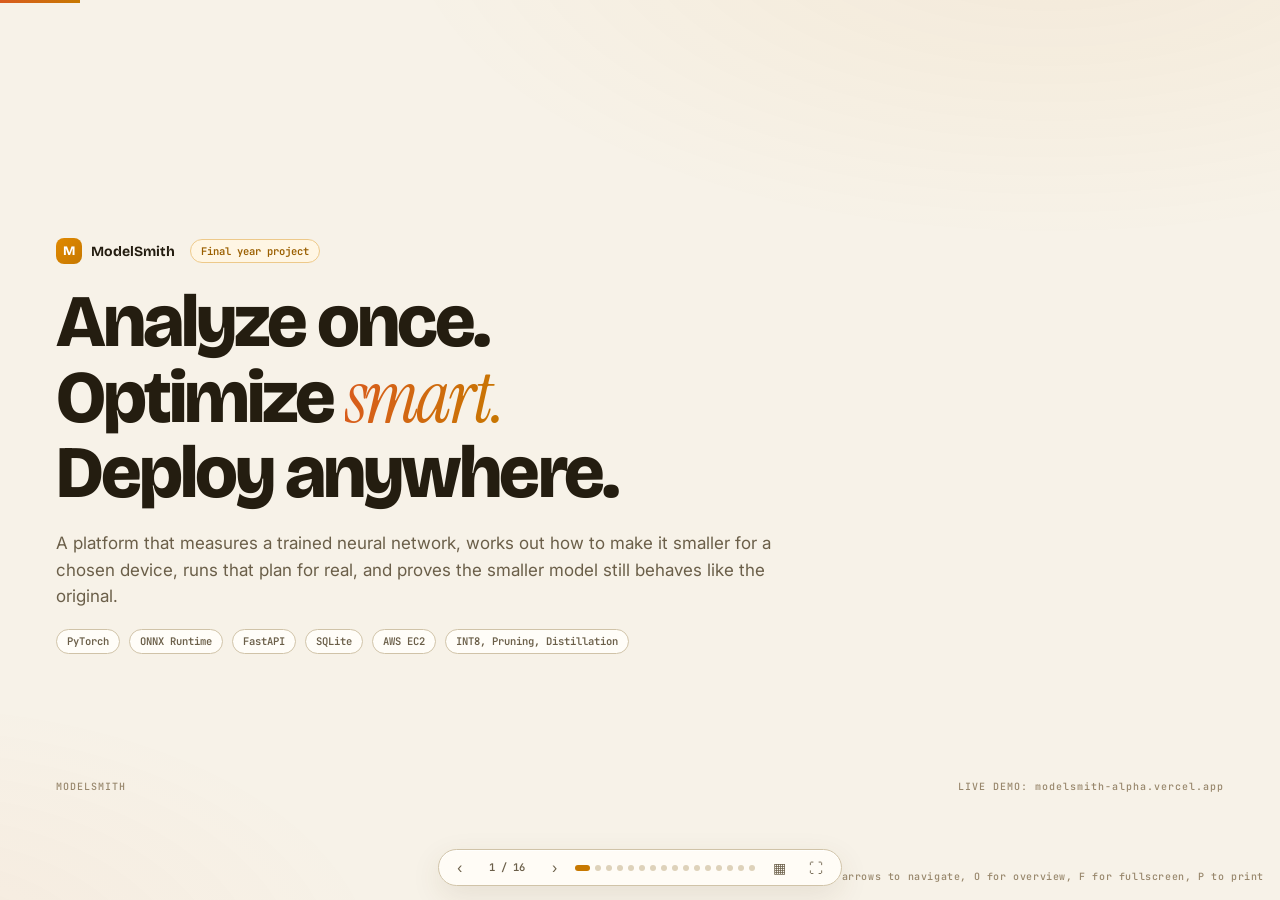
==== index.html @ d11e5a15 "Add ModelSmith presentation deck" ====
<!DOCTYPE html>
<html lang="en">
<head>
<meta charset="utf-8" />
<meta name="viewport" content="width=device-width, initial-scale=1" />
<title>ModelSmith - Analyze once. Optimize smart. Deploy anywhere.</title>
<link rel="preconnect" href="https://fonts.googleapis.com">
<link rel="preconnect" href="https://fonts.gstatic.com" crossorigin>
<link href="https://fonts.googleapis.com/css2?family=Bricolage+Grotesque:opsz,wght@12..96,400..800&family=Instrument+Serif:ital@0;1&family=Inter:wght@400;500;600;700&family=JetBrains+Mono:wght@400;500;600&display=swap" rel="stylesheet">
<style>
  :root{
    --bg:#f7f2e8; --bg2:#efe8da; --paper:#fffdf8; --paper2:#f5efe3; --paper3:#ece4d3;
    --line:#e2d8c4; --line2:#d0c3a8; --line3:#b3a37f;
    --ink:#241d10; --ink2:#4a4133; --dim:#6b5f49; --faint:#98876c;
    --accent:#c77800; --accent2:#e08900; --ember:#d95b1e;
    --good:#1a7f4b; --bad:#c03434; --warn:#9a7a1a;
    --dark:#161209; --dark2:#1d1710;
    --sans:"Inter",-apple-system,BlinkMacSystemFont,"Segoe UI",sans-serif;
    --disp:"Bricolage Grotesque","Space Grotesk",var(--sans);
    --serif:"Instrument Serif",Georgia,serif;
    --mono:"JetBrains Mono",ui-monospace,Menlo,monospace;
    --ease:cubic-bezier(.16,1,.3,1);
    --shadow:0 1px 0 rgba(255,255,255,.7) inset, 0 10px 30px rgba(90,70,30,.10);
    --shadow-lg:0 1px 0 rgba(255,255,255,.8) inset, 0 20px 60px rgba(90,70,30,.16);
  }
  *{box-sizing:border-box;margin:0;padding:0}
  html,body{height:100%;overflow:hidden;background:var(--bg);color:var(--ink);
    font-family:var(--sans);-webkit-font-smoothing:antialiased}
  body::before{content:'';position:fixed;inset:0;pointer-events:none;z-index:0;
    background:
      radial-gradient(1200px 600px at 82% -10%, rgba(199,120,0,.07), transparent 55%),
      radial-gradient(900px 500px at -8% 108%, rgba(217,91,30,.05), transparent 55%);}
  #deck{position:fixed;inset:0;display:grid;place-items:center;z-index:1}
  #stage{width:1280px;height:720px;position:relative;transform-origin:center center}
  .slide{position:absolute;inset:0;padding:44px 56px 52px;display:flex;flex-direction:column;
    opacity:0;visibility:hidden;transition:opacity .3s ease,transform .3s ease;transform:translateY(8px)}
  .slide.active{opacity:1;visibility:visible;transform:none}

  /* frame */
  .hd{display:flex;align-items:flex-start;justify-content:space-between;gap:24px;margin-bottom:22px;flex:0 0 auto}
  .kicker{font:600 10.5px/1 var(--mono);letter-spacing:.2em;text-transform:uppercase;color:var(--accent);margin-bottom:9px}
  h1{font-family:var(--disp);font-size:34px;line-height:1.14;font-weight:700;letter-spacing:-.02em;color:var(--ink)}
  h1 em{font-family:var(--serif);font-style:italic;font-weight:400;color:var(--ember)}
  .snum{font:600 10.5px/1 var(--mono);color:var(--faint);letter-spacing:.16em;white-space:nowrap;padding-top:4px}
  .brand{display:flex;align-items:center;gap:9px;font-family:var(--disp);font-weight:700;font-size:14px;color:var(--ink)}
  .brand .mk{width:26px;height:26px;border-radius:8px;background:linear-gradient(135deg,var(--accent2),var(--accent));
    display:grid;place-items:center;color:#fff;font-size:13px;font-weight:800}
  .foot{position:absolute;left:56px;right:56px;bottom:18px;display:flex;justify-content:space-between;
    font:500 10px/1 var(--mono);color:var(--faint);letter-spacing:.1em}

  /* content blocks */
  .lead{font-size:15px;line-height:1.6;color:var(--dim);max-width:960px}
  .grid{display:grid;gap:14px}
  .g2{grid-template-columns:1fr 1fr}
  .g3{grid-template-columns:repeat(3,1fr)}
  .g4{grid-template-columns:repeat(4,1fr)}
  .card{background:var(--paper);border:1px solid var(--line);border-radius:16px;padding:16px 17px;box-shadow:var(--shadow)}
  .card.warm{background:linear-gradient(180deg,#fff8ea,#fffdf8);border-color:#f0dcb4}
  .card.dark{background:linear-gradient(180deg,var(--dark2),var(--dark));border-color:#3a3119;color:#f4efe3}
  .card.dark .ct{color:#f8e9c8}
  .card h3{font-family:var(--disp);font-size:15px;font-weight:700;letter-spacing:-.01em;margin-bottom:7px;display:flex;align-items:center;gap:8px;color:var(--ink)}
  .card.dark h3{color:#ffe6b0}
  .card p{font-size:12.5px;line-height:1.55;color:var(--dim)}
  .card.dark p{color:#c8bda4}
  .ct{font-family:var(--disp);font-weight:700;font-size:15px;color:var(--ink)}
  .num{font-family:var(--disp);font-size:27px;font-weight:750;letter-spacing:-.03em;line-height:1;color:var(--ink)}
  .num small{font-family:var(--sans);font-size:12px;font-weight:500;color:var(--faint);letter-spacing:0}
  .mono{font-family:var(--mono);font-size:11px;color:var(--accent)}
  .muted{color:var(--dim)}
  .good{color:var(--good)}.bad{color:var(--bad)}
  ul.ticks{list-style:none;display:flex;flex-direction:column;gap:8px}
  ul.ticks li{font-size:12.5px;line-height:1.5;color:var(--dim);padding-left:17px;position:relative}
  ul.ticks li:before{content:'';position:absolute;left:2px;top:6px;width:5px;height:5px;border-radius:50%;background:var(--accent)}
  ul.ticks li b{color:var(--ink);font-weight:600}
  .pill{display:inline-flex;align-items:center;font:600 10.5px/1 var(--mono);padding:6px 10px;border-radius:999px;
    border:1px solid var(--line2);background:var(--paper);color:var(--dim)}
  .pill.hot{border-color:#edc98a;background:#fff6e4;color:#9a5f00}
  .row{display:flex;gap:9px;flex-wrap:wrap;align-items:center}
  .note{font-size:11.5px;color:var(--faint);font-family:var(--mono)}

  table.tbl{width:100%;border-collapse:collapse;font-size:12px}
  table.tbl th{text-align:left;font:600 9.5px/1 var(--mono);letter-spacing:.14em;text-transform:uppercase;
    color:var(--faint);padding:8px 10px;border-bottom:1px solid var(--line2)}
  table.tbl td{padding:7px 10px;border-bottom:1px solid var(--line);color:var(--dim);vertical-align:top}
  table.tbl td b{color:var(--ink);font-weight:600}
  table.tbl td.n{font-family:var(--mono);color:#9a5f00;white-space:nowrap}
  table.tbl tr:last-child td{border-bottom:none}
  table.tbl tr.hi td{background:#fdf6e6}

  pre.code{background:var(--dark);border-radius:12px;padding:13px 15px;font:11.5px/1.62 var(--mono);
    color:#e6dcc6;overflow:hidden}
  pre.code .k{color:#ffc95e}pre.code .s{color:#8fd9a8}pre.code .c{color:#7d7360}

  .bar{height:9px;border-radius:6px;background:var(--paper3);overflow:hidden;margin-top:8px}
  .bar>i{display:block;height:100%;border-radius:6px;background:linear-gradient(90deg,var(--accent2),var(--accent));width:0;
    transition:width .8s var(--ease)}
  .bar.g>i{background:linear-gradient(90deg,#3fbf74,var(--good))}
  .bar.v>i{background:linear-gradient(90deg,#a08cf5,#7c6cf0)}

  /* title slide */
  .ttl{display:flex;flex-direction:column;justify-content:center;height:100%;gap:20px}
  .ttl h2{font-family:var(--disp);font-size:74px;line-height:1.02;font-weight:800;letter-spacing:-.04em}
  .ttl h2 em{font-family:var(--serif);font-style:italic;font-weight:400;
    background:linear-gradient(100deg,var(--ember),var(--accent));-webkit-background-clip:text;background-clip:text;color:transparent}
  .ttl p{font-size:17px;line-height:1.55;color:var(--dim);max-width:720px}

  /* hud */
  #hud{position:fixed;left:50%;bottom:14px;transform:translateX(-50%);z-index:40;display:flex;align-items:center;gap:13px;
    background:rgba(255,253,248,.9);border:1px solid var(--line2);backdrop-filter:blur(12px);border-radius:999px;padding:7px 13px;
    box-shadow:var(--shadow)}
  #hud button{background:none;border:0;color:var(--dim);cursor:pointer;font-size:14px;padding:2px 5px;border-radius:7px;font-family:var(--sans)}
  #hud button:hover{color:var(--accent);background:var(--paper2)}
  #counter{font:600 10.5px/1 var(--mono);color:var(--dim);min-width:54px;text-align:center}
  #dots{display:flex;gap:5px}
  #dots i{width:6px;height:6px;border-radius:50%;background:#ded2ba;cursor:pointer;transition:all .2s}
  #dots i.on{background:var(--accent);width:15px;border-radius:4px}
  #prog{position:fixed;left:0;top:0;height:3px;background:linear-gradient(90deg,var(--ember),var(--accent));z-index:50;transition:width .3s var(--ease)}
  .hint{position:fixed;right:16px;bottom:18px;z-index:40;font:500 10px/1 var(--mono);color:var(--faint);letter-spacing:.06em}
  #ov{position:fixed;inset:0;z-index:60;background:rgba(247,242,232,.97);display:none;padding:30px;overflow:auto}
  #ov.on{display:block}
  #ov h4{font-family:var(--disp);font-size:15px;color:var(--dim);margin-bottom:16px;font-weight:600}
  #ovg{display:grid;grid-template-columns:repeat(4,1fr);gap:11px}
  .ovc{border:1px solid var(--line2);border-radius:12px;padding:12px;background:var(--paper);cursor:pointer;text-align:left;font-family:var(--sans)}
  .ovc:hover{border-color:var(--accent);background:#fff8ea}
  .ovc .on2{font:600 9px/1 var(--mono);color:var(--faint);letter-spacing:.14em}
  .ovc .ot{font-size:12px;font-weight:600;margin-top:6px;line-height:1.35;color:var(--ink)}
  svg text{font-family:var(--sans)}
  .dg{width:100%;height:auto;display:block}
  @media print{
    html,body{overflow:visible;background:#fff}
    #hud,#prog,.hint,#ov{display:none!important}
    #deck{position:static;display:block}
    #stage{width:1280px;height:720px;transform:none!important}
    .slide{position:relative;opacity:1!important;visibility:visible!important;transform:none!important;
      page-break-after:always;height:720px;border-bottom:1px solid #ddd}
  }
</style>
</head>
<body>
<div id="prog"></div>
<div id="deck"><div id="stage">

<!-- 1 TITLE -->
<section class="slide">
  <div class="ttl">
    <div class="brand"><div class="mk">M</div> ModelSmith <span class="pill hot" style="margin-left:6px">Final year project</span></div>
    <h2>Analyze once.<br>Optimize <em>smart.</em><br>Deploy anywhere.</h2>
    <p>A platform that measures a trained neural network, works out how to make it smaller for a chosen device,
      runs that plan for real, and proves the smaller model still behaves like the original.</p>
    <div class="row">
      <span class="pill">PyTorch</span><span class="pill">ONNX Runtime</span><span class="pill">FastAPI</span>
      <span class="pill">SQLite</span><span class="pill">AWS EC2</span><span class="pill">INT8, Pruning, Distillation</span>
    </div>
  </div>
  <div class="foot"><span>MODELSMITH</span><span>LIVE DEMO: modelsmith-alpha.vercel.app</span></div>
</section>

<!-- 2 PROBLEM -->
<section class="slide">
  <div class="hd">
    <div><div class="kicker">01 · The problem</div>
      <h1>Training a model is easy.<br>Making it <em>fit</em> is the hard part.</h1></div>
    <div class="snum">02 / 16</div>
  </div>
  <div class="grid g3" style="margin-bottom:16px">
    <div class="card"><h3>1. We cannot see where the size is</h3>
      <p>Our ResNet-18 has 11.7 million parameters and most of them sit in a few layers. Without measuring, we are optimizing blind.</p></div>
    <div class="card"><h3>2. Choosing a method is guesswork</h3>
      <p>Quantize, prune, distill, export to ONNX. Each one costs some accuracy, and combinations multiply the options.</p></div>
    <div class="card"><h3>3. Nothing proves it still works</h3>
      <p>After compression nothing tells us whether the smaller model gives the same answers. Broken models can ship quietly.</p></div>
  </div>
  <div class="grid g2" style="align-items:stretch">
    <div class="card warm">
      <h3>The manual loop today</h3>
      <ul class="ticks" style="margin-top:6px">
        <li>Read the paper, guess a method</li>
        <li>Write an ad hoc script for one model</li>
        <li>Run it, hope accuracy survives</li>
        <li>Repeat for every model and every device</li>
      </ul>
      <p style="margin-top:10px"><b>Days of work, no record of what was tried.</b></p>
    </div>
    <div class="card">
      <h3>What we built instead</h3>
      <ul class="ticks" style="margin-top:6px">
        <li>One pipeline: upload, analyze, plan, execute, download</li>
        <li>Plans are <b>ranked and explained</b>, rejected ones say why</li>
        <li>Every number is <b>measured on the machine that ran it</b></li>
        <li>The output is <b>verified against the original</b> before it counts</li>
      </ul>
    </div>
  </div>
  <div class="foot"><span>MODELSMITH</span><span>01 · THE PROBLEM</span></div>
</section>

<!-- 3 PIPELINE DIAGRAM -->
<section class="slide">
  <div class="hd">
    <div><div class="kicker">02 · The pipeline</div>
      <h1>Five stages, one <em>continuous</em> flow</h1></div>
    <div class="snum">03 / 16</div>
  </div>
  <svg class="dg" viewBox="0 0 1168 232" role="img" aria-label="Pipeline diagram">
    <defs>
      <marker id="ar" markerWidth="9" markerHeight="9" refX="7" refY="4.5" orient="auto">
        <path d="M0 0 L9 4.5 L0 9 z" fill="#c77800"/>
      </marker>
      <filter id="sh" x="-20%" y="-20%" width="140%" height="140%">
        <feDropShadow dx="0" dy="3" stdDeviation="4" flood-color="#8a6a2a" flood-opacity="0.12"/>
      </filter>
    </defs>
    <g filter="url(#sh)">
      <rect x="0" y="20" width="208" height="122" rx="15" fill="#fffdf8" stroke="#e2d8c4"/>
      <rect x="240" y="20" width="208" height="122" rx="15" fill="#fffdf8" stroke="#e2d8c4"/>
      <rect x="480" y="20" width="208" height="122" rx="15" fill="#fffdf8" stroke="#e2d8c4"/>
      <rect x="720" y="20" width="208" height="122" rx="15" fill="#fff8ea" stroke="#edc98a"/>
      <rect x="960" y="20" width="208" height="122" rx="15" fill="#fffdf8" stroke="#e2d8c4"/>
    </g>
    <g font-size="13" font-weight="700" fill="#241d10">
      <text x="104" y="66" text-anchor="middle">Upload</text>
      <text x="344" y="66" text-anchor="middle">Analyze</text>
      <text x="584" y="66" text-anchor="middle">Plan</text>
      <text x="824" y="66" text-anchor="middle">Execute</text>
      <text x="1064" y="66" text-anchor="middle">Download</text>
    </g>
    <g font-size="11" fill="#6b5f49">
      <text x="104" y="88" text-anchor="middle">a .pt or .onnx file</text>
      <text x="104" y="105" text-anchor="middle">stored encrypted</text>
      <text x="344" y="88" text-anchor="middle">parameters, FLOPs,</text>
      <text x="344" y="105" text-anchor="middle">timing, bottlenecks</text>
      <text x="584" y="88" text-anchor="middle">best technique mix</text>
      <text x="584" y="105" text-anchor="middle">for your target device</text>
      <text x="824" y="88" text-anchor="middle">real compression</text>
      <text x="824" y="105" text-anchor="middle">plus benchmarking</text>
      <text x="1064" y="88" text-anchor="middle">optimized model</text>
      <text x="1064" y="105" text-anchor="middle">and a report</text>
    </g>
    <g fill="#efe8da">
      <circle cx="20" cy="36" r="12"/><circle cx="260" cy="36" r="12"/>
      <circle cx="500" cy="36" r="12"/><circle cx="740" cy="36" r="12"/><circle cx="980" cy="36" r="12"/>
    </g>
    <g font-size="11" font-weight="700" fill="#9a5f00" font-family="JetBrains Mono, monospace">
      <text x="20" y="40" text-anchor="middle">1</text><text x="260" y="40" text-anchor="middle">2</text>
      <text x="500" y="40" text-anchor="middle">3</text><text x="740" y="40" text-anchor="middle">4</text>
      <text x="980" y="40" text-anchor="middle">5</text>
    </g>
    <g stroke="#c77800" stroke-width="1.6" marker-end="url(#ar)">
      <line x1="212" y1="81" x2="234" y2="81"/>
      <line x1="452" y1="81" x2="474" y2="81"/>
      <line x1="692" y1="81" x2="714" y2="81"/>
      <line x1="932" y1="81" x2="954" y2="81"/>
    </g>
    <rect x="0" y="170" width="1168" height="46" rx="12" fill="#f5efe3" stroke="#e2d8c4"/>
    <text x="20" y="198" font-size="12" fill="#6b5f49">Each stage writes its result to the database, so any run can be replayed later and nothing depends on a chat session staying open.</text>
  </svg>
  <div class="grid g3" style="margin-top:16px">
    <div class="card"><h3>Jobs run in the background</h3>
      <p>Analysis and execution are queued jobs with live progress, so the page never freezes and you can close the tab.</p></div>
    <div class="card"><h3>Failures are visible</h3>
      <p>A broken job retries once, then reports the real error. It can never be marked successful by accident.</p></div>
    <div class="card"><h3>Everything is stored</h3>
      <p>Models, plans, runs, artifacts and logs are persisted, with SHA-256 fingerprints for the uploaded file.</p></div>
  </div>
  <div class="foot"><span>MODELSMITH</span><span>02 · THE PIPELINE</span></div>
</section>

<!-- 4 ARCHITECTURE -->
<section class="slide">
  <div class="hd">
    <div><div class="kicker">03 · Architecture</div><h1>How the pieces <em>fit together</em></h1></div>
    <div class="snum">04 / 16</div>
  </div>
  <svg class="dg" viewBox="0 0 1168 300" role="img" aria-label="Architecture diagram">
    <defs>
      <marker id="ar2" markerWidth="9" markerHeight="9" refX="7" refY="4.5" orient="auto">
        <path d="M0 0 L9 4.5 L0 9 z" fill="#b3a37f"/>
      </marker>
    </defs>
    <g filter="url(#sh)">
      <rect x="0" y="16" width="210" height="104" rx="14" fill="#fffdf8" stroke="#e2d8c4"/>
      <rect x="266" y="16" width="240" height="104" rx="14" fill="#fff8ea" stroke="#edc98a"/>
      <rect x="562" y="16" width="230" height="104" rx="14" fill="#fffdf8" stroke="#e2d8c4"/>
      <rect x="848" y="16" width="320" height="104" rx="14" fill="#161209" stroke="#3a3119"/>
      <rect x="266" y="186" width="240" height="96" rx="14" fill="#fffdf8" stroke="#e2d8c4"/>
      <rect x="562" y="186" width="230" height="96" rx="14" fill="#fffdf8" stroke="#e2d8c4"/>
      <rect x="848" y="186" width="320" height="96" rx="14" fill="#f5efe3" stroke="#d0c3a8" stroke-dasharray="5 4"/>
    </g>
    <g font-size="13" font-weight="700" fill="#241d10">
      <text x="105" y="46" text-anchor="middle">Browser</text>
      <text x="386" y="46" text-anchor="middle">API (FastAPI)</text>
      <text x="677" y="46" text-anchor="middle">Job runner</text>
    </g>
    <g font-size="11" fill="#6b5f49">
      <text x="105" y="68" text-anchor="middle">plain HTML, CSS and</text>
      <text x="105" y="84" text-anchor="middle">JavaScript, hosted free</text>
      <text x="386" y="68" text-anchor="middle">60+ endpoints, checks the</text>
      <text x="386" y="84" text-anchor="middle">token on every request</text>
      <text x="677" y="68" text-anchor="middle">2 worker threads,</text>
      <text x="677" y="84" text-anchor="middle">retry once on failure</text>
    </g>
    <text x="1008" y="46" text-anchor="middle" font-size="13" font-weight="700" fill="#ffe6b0">Worker (PyTorch, ONNX)</text>
    <g font-size="11" fill="#c8bda4">
      <text x="1008" y="68" text-anchor="middle">quantize, prune, export,</text>
      <text x="1008" y="84" text-anchor="middle">distill and benchmark</text>
      <text x="1008" y="102" text-anchor="middle">on real tensors</text>
    </g>
    <g font-size="13" font-weight="700" fill="#241d10">
      <text x="386" y="216" text-anchor="middle">Database (SQLite)</text>
      <text x="677" y="216" text-anchor="middle">Artifacts</text>
    </g>
    <g font-size="11" fill="#6b5f49">
      <text x="386" y="238" text-anchor="middle">11 tables, write-ahead log,</text>
      <text x="386" y="254" text-anchor="middle">foreign keys switched on</text>
      <text x="677" y="238" text-anchor="middle">optimized .pt and .onnx</text>
      <text x="677" y="254" text-anchor="middle">stored encrypted on disk</text>
    </g>
    <text x="1008" y="216" text-anchor="middle" font-size="13" font-weight="700" fill="#4a4133">Your machine or AWS EC2</text>
    <g font-size="11" fill="#6b5f49">
      <text x="1008" y="238" text-anchor="middle">downloads the model with a one time token,</text>
      <text x="1008" y="254" text-anchor="middle">compresses it locally, posts the result back</text>
    </g>
    <g stroke="#b3a37f" stroke-width="1.5" marker-end="url(#ar2)">
      <line x1="214" y1="68" x2="258" y2="68"/>
      <line x1="510" y1="68" x2="554" y2="68"/>
      <line x1="796" y1="68" x2="840" y2="68"/>
      <line x1="677" y1="124" x2="677" y2="180"/>
      <line x1="1008" y1="124" x2="1008" y2="180"/>
      <line x1="386" y1="120" x2="386" y2="180"/>
    </g>
    <text x="520" y="140" font-size="10.5" fill="#98876c" font-family="JetBrains Mono, monospace">plans and runs</text>
    <text x="1020" y="156" font-size="10.5" fill="#98876c" font-family="JetBrains Mono, monospace">model + token</text>
  </svg>
  <div class="grid g3" style="margin-top:14px">
    <div class="card"><h3>No external queue needed</h3>
      <p>The job runner lives inside the API process, so the whole project ships as one container and still survives restarts.</p></div>
    <div class="card"><h3>The front end can move</h3>
      <p>The site is static and finds the API at runtime, so the page and the compute can live in different places.</p></div>
    <div class="card"><h3>Two ways to execute</h3>
      <p>The same plan runs on our workers or on your own hardware, and both produce the identical report format.</p></div>
  </div>
  <div class="foot"><span>MODELSMITH</span><span>03 · ARCHITECTURE</span></div>
</section>

<!-- 5 ANALYZE -->
<section class="slide">
  <div class="hd">
    <div><div class="kicker">04 · Stage 2, analyze</div>
      <h1>We measure the model <em>layer by layer</em></h1></div>
    <div class="snum">05 / 16</div>
  </div>
  <div class="grid g2" style="gap:16px">
    <div>
      <div class="card" style="margin-bottom:12px"><h3>What we collect</h3>
        <table class="tbl" style="margin-top:4px">
          <tr><th>Measure</th><th>How we get it</th></tr>
          <tr><td><b>Parameters</b></td><td>counted per layer, and their size in bytes</td></tr>
          <tr><td><b>FLOPs</b></td><td>computed per layer type with forward hooks</td></tr>
          <tr><td><b>Latency</b></td><td>5 warm up runs, then 30 timed runs, reported as the mean</td></tr>
          <tr><td><b>p95 latency</b></td><td>the slow tail, so we do not hide bad cases</td></tr>
          <tr><td><b>Throughput</b></td><td>inferences per second from the same sample</td></tr>
          <tr><td><b>Bottlenecks</b></td><td>top three layers by parameters, with the share they hold</td></tr>
        </table>
      </div>
      <div class="card warm"><h3>Why this matters</h3>
        <p>It tells us which layer is actually expensive. On our MNIST model one layer holds most of the weights,
          so that is where any compression effort has to go.</p></div>
    </div>
    <div>
      <div class="card"><h3>Example: parameter share by layer</h3>
        <svg class="dg" viewBox="0 0 520 190" role="img" aria-label="Parameter share by layer">
          <g font-size="11.5" fill="#4a4133" font-family="JetBrains Mono, monospace">
            <text x="0" y="30">net.7</text><text x="0" y="66">net.3</text>
            <text x="0" y="102">net.9</text><text x="0" y="138">net.0</text>
          </g>
          <rect x="60" y="18" width="360" height="16" rx="8" fill="#ece4d3"/>
          <rect x="60" y="18" width="265" height="16" rx="8" fill="#d95b1e"/>
          <rect x="60" y="54" width="360" height="16" rx="8" fill="#ece4d3"/>
          <rect x="60" y="54" width="83" height="16" rx="8" fill="#c77800"/>
          <rect x="60" y="90" width="360" height="16" rx="8" fill="#ece4d3"/>
          <rect x="60" y="90" width="9" height="16" rx="4" fill="#b3a37f"/>
          <rect x="60" y="126" width="360" height="16" rx="8" fill="#ece4d3"/>
          <rect x="60" y="126" width="5" height="16" rx="2" fill="#b3a37f"/>
          <g font-size="11" fill="#6b5f49" font-family="JetBrains Mono, monospace">
            <text x="432" y="31">73.5%</text><text x="432" y="67">23.0%</text>
            <text x="432" y="103">2.3%</text><text x="432" y="139">1.2%</text>
          </g>
          <rect x="0" y="158" width="420" height="26" rx="8" fill="#f5efe3"/>
          <text x="12" y="175" font-size="11" fill="#9a5f00">One layer carries most of the weight. That is the pruning and quantization target.</text>
        </svg>
      </div>
      <div class="card" style="margin-top:12px"><h3>Benchmark rule</h3>
        <p>Timings always come from real forward passes on the machine that ran the job, never from a datasheet.
          If a runtime cannot do something (for example FP16 on a plain CPU) we say so instead of inventing a number.</p></div>
    </div>
  </div>
  <div class="foot"><span>MODELSMITH</span><span>04 · ANALYZE</span></div>
</section>

<!-- 6 TECHNIQUES -->
<section class="slide">
  <div class="hd">
    <div><div class="kicker">05 · Stage 3, plan</div>
      <h1>The seven techniques we <em>know how</em> to run</h1></div>
    <div class="snum">06 / 16</div>
  </div>
  <div class="card" style="margin-bottom:14px">
    <table class="tbl">
      <tr><th>Technique</th><th>What it does, in plain words</th><th>Size after</th><th>Accuracy kept</th><th>Runs here</th></tr>
      <tr class="hi"><td><b>INT8 quantization</b></td><td>stores weights with 8 bits instead of 32, about four times smaller</td><td class="n">25%</td><td class="n">98.5%</td><td class="n">yes</td></tr>
      <tr><td><b>FP16 half precision</b></td><td>stores weights with 16 bits, half the size, tiny quality loss</td><td class="n">50%</td><td class="n">99.9%</td><td class="n">yes</td></tr>
      <tr><td><b>Pruning 20%</b></td><td>removes the least useful filters, so real work is skipped</td><td class="n">80%</td><td class="n">98.0%</td><td class="n">yes</td></tr>
      <tr><td><b>Pruning 40%</b></td><td>the same idea, pushed harder, with more risk to accuracy</td><td class="n">62%</td><td class="n">94.0%</td><td class="n">yes</td></tr>
      <tr><td><b>ONNX export</b></td><td>re-expresses the model as a graph so ONNX Runtime can fuse operations</td><td class="n">100%</td><td class="n">100%</td><td class="n">yes</td></tr>
      <tr><td><b>Distillation</b></td><td>trains a smaller student network to copy the teacher, the most aggressive option</td><td class="n">30%</td><td class="n">97.0%</td><td class="n">yes</td></tr>
      <tr><td><b>TensorRT build</b></td><td>builds a GPU specific engine, needs an NVIDIA card</td><td class="n">100%</td><td class="n">100%</td><td class="n">guided</td></tr>
    </table>
  </div>
  <div class="grid g3">
    <div class="card"><h3>Hardware profiles</h3>
      <p>Five targets: CPU server, GPU server, edge device, mobile, and web browser. Each one declares its memory budget and
        which precisions and runtimes it can actually run.</p></div>
    <div class="card"><h3>Why profiles matter</h3>
      <p>TensorRT is rejected unless the target is a GPU server. INT8 is rejected on a profile that cannot do integer math.
        The planner never recommends something the device cannot run.</p></div>
    <div class="card warm"><h3>Read this table carefully</h3>
      <p>The size and accuracy columns are <b>planning estimates</b>, not measured results. Real numbers appear after
        execution, and we keep the two clearly separate.</p></div>
  </div>
  <div class="foot"><span>MODELSMITH</span><span>05 · PLAN</span></div>
</section>

<!-- 7 PLANNER ALGORITHM -->
<section class="slide">
  <div class="hd">
    <div><div class="kicker">06 · The algorithm</div>
      <h1>From eight candidates to <em>one recommendation</em></h1></div>
    <div class="snum">07 / 16</div>
  </div>
  <svg class="dg" viewBox="0 0 1168 250" role="img" aria-label="Planner algorithm diagram">
    <defs>
      <marker id="ar3" markerWidth="9" markerHeight="9" refX="7" refY="4.5" orient="auto">
        <path d="M0 0 L9 4.5 L0 9 z" fill="#c77800"/>
      </marker>
      <marker id="ar4" markerWidth="9" markerHeight="9" refX="7" refY="4.5" orient="auto">
        <path d="M0 0 L9 4.5 L0 9 z" fill="#c03434"/>
      </marker>
    </defs>
    <g filter="url(#sh)">
      <rect x="0" y="60" width="176" height="74" rx="13" fill="#fffdf8" stroke="#e2d8c4"/>
      <rect x="218" y="60" width="176" height="74" rx="13" fill="#fffdf8" stroke="#e2d8c4"/>
      <rect x="436" y="60" width="176" height="74" rx="13" fill="#fffdf8" stroke="#e2d8c4"/>
      <rect x="654" y="60" width="176" height="74" rx="13" fill="#fff8ea" stroke="#edc98a"/>
      <rect x="872" y="60" width="176" height="74" rx="13" fill="#fffdf8" stroke="#e2d8c4"/>
      <rect x="1090" y="60" width="78" height="74" rx="13" fill="#161209" stroke="#3a3119"/>
      <rect x="218" y="188" width="570" height="52" rx="12" fill="#fdf0ee" stroke="#e8c4c0"/>
    </g>
    <g font-size="12" font-weight="700" fill="#241d10">
      <text x="88" y="90" text-anchor="middle">Eight candidate</text>
      <text x="88" y="106" text-anchor="middle">combinations</text>
      <text x="306" y="90" text-anchor="middle">Does the hardware</text>
      <text x="306" y="106" text-anchor="middle">support it?</text>
      <text x="524" y="90" text-anchor="middle">Predicted accuracy</text>
      <text x="524" y="106" text-anchor="middle">above the floor?</text>
      <text x="742" y="90" text-anchor="middle">Score with the</text>
      <text x="742" y="106" text-anchor="middle">objective weights</text>
      <text x="960" y="90" text-anchor="middle">Sort by score,</text>
      <text x="960" y="106" text-anchor="middle">mark the best</text>
    </g>
    <text x="1129" y="93" text-anchor="middle" font-size="12" font-weight="700" fill="#ffe6b0">Plan</text>
    <text x="1129" y="110" text-anchor="middle" font-size="12" font-weight="700" fill="#ffe6b0">ready</text>
    <text x="503" y="219" text-anchor="middle" font-size="11.5" fill="#a3302a">Rejected plans are kept and shown with the reason, for example "exceeds the accuracy floor"</text>
    <g stroke="#c77800" stroke-width="1.6" marker-end="url(#ar3)">
      <line x1="180" y1="97" x2="212" y2="97"/>
      <line x1="398" y1="97" x2="430" y2="97"/>
      <line x1="616" y1="97" x2="648" y2="97"/>
      <line x1="834" y1="97" x2="866" y2="97"/>
      <line x1="1052" y1="97" x2="1084" y2="97"/>
      <line x1="306" y1="138" x2="306" y2="184"/>
      <line x1="524" y1="138" x2="524" y2="184"/>
    </g>
    <g font-size="10" fill="#c03434" font-family="JetBrains Mono, monospace">
      <text x="312" y="162">no</text><text x="530" y="162">no</text>
    </g>
  </svg>
  <div class="grid g2" style="margin-top:16px">
    <div class="card dark">
      <h3>The scoring formula</h3>
      <pre class="code" style="margin-top:6px;background:#0f0c06">score = <span class="k">w_size</span> * size_saved
      + <span class="k">w_latency</span> * latency_gain
      + <span class="k">w_memory</span> * memory_saved
      + <span class="k">w_accuracy</span> * accuracy_kept</pre>
      <p style="margin-top:8px">The weights come from the objective you choose. Balanced uses 0.30, 0.30, 0.20, 0.20.
        Ask for "smallest size" and size gets 0.55, so the ranking changes instantly.</p>
    </div>
    <div class="card">
      <h3>Predicting before running</h3>
      <pre class="code" style="margin-top:6px">size    = base_size    * product(size_factor)
latency = base_latency * product(latency_factor[arch])
memory  = base_size    * product(mem_factor) * 1.2
accuracy= product(accuracy_factor)</pre>
      <p style="margin-top:8px">Latency factors depend on the architecture, because a CNN and a small MLP do not respond to INT8
        in the same way. The 1.2 on memory accounts for runtime overhead.</p>
    </div>
  </div>
  <div class="foot"><span>MODELSMITH</span><span>06 · THE ALGORITHM</span></div>
</section>

<!-- 8 WORKED EXAMPLE -->
<section class="slide">
  <div class="hd">
    <div><div class="kicker">07 · A worked example</div>
      <h1>What the planner <em>actually suggests</em></h1></div>
    <div class="snum">08 / 16</div>
  </div>
  <div class="grid g3" style="margin-bottom:16px">
    <div class="card warm">
      <h3>edge-lite</h3>
      <p class="note" style="margin-bottom:8px">INT8 + ONNX export</p>
      <div class="num">75%<small> smaller</small></div>
      <div class="bar"><i data-w="75"></i></div>
      <p style="margin-top:10px">Keeps about 98.5% of accuracy. The safe choice for a small device.</p>
    </div>
    <div class="card warm">
      <h3>edge-max</h3>
      <p class="note" style="margin-bottom:8px">INT8 + pruning 40% + ONNX</p>
      <div class="num">84.5%<small> smaller</small></div>
      <div class="bar"><i data-w="84.5"></i></div>
      <p style="margin-top:10px">Keeps about 92.6%. Best size, but it eats into accuracy.</p>
    </div>
    <div class="card">
      <h3>Measured, after execution</h3>
      <p class="note" style="margin-bottom:8px">distillation plan, our demo CNN</p>
      <div class="num good">68.3%<small> smaller</small></div>
      <div class="bar g"><i data-w="68.3"></i></div>
      <p style="margin-top:10px">Real file on disk, plus 16.3% lower latency and verified output agreement.</p>
    </div>
  </div>
  <div class="grid g2">
    <div class="card"><h3>Why the ranking is trustworthy</h3>
      <ul class="ticks" style="margin-top:4px">
        <li>The estimate is <b>transparent</b>: you can see which multipliers produced it</li>
        <li>Anything the device cannot run is <b>filtered out before scoring</b></li>
        <li>Every plan carries <b>written reasons</b>, including the rejected ones</li>
        <li>After execution the predicted and real numbers sit next to each other</li>
      </ul></div>
    <div class="card dark"><h3>What we say honestly</h3>
      <p style="margin-top:4px">Planning uses declared factors, so a plan is a prediction. Only execution produces measured results.
        That separation is deliberate: it stops us from presenting a guess as a fact, and it gives us a calibration loop for the next version.</p></div>
  </div>
  <div class="foot"><span>MODELSMITH</span><span>07 · WORKED EXAMPLE</span></div>
</section>

<!-- 9 EXECUTE -->
<section class="slide">
  <div class="hd">
    <div><div class="kicker">08 · Stage 4, execute</div>
      <h1>The order of the steps is <em>part of the method</em></h1></div>
    <div class="snum">09 / 16</div>
  </div>
  <svg class="dg" viewBox="0 0 1168 128" role="img" aria-label="Execution order diagram">
    <defs><marker id="ar5" markerWidth="9" markerHeight="9" refX="7" refY="4.5" orient="auto">
      <path d="M0 0 L9 4.5 L0 9 z" fill="#c77800"/></marker></defs>
    <g filter="url(#sh)">
      <rect x="0" y="14" width="256" height="76" rx="13" fill="#fffdf8" stroke="#e2d8c4"/>
      <rect x="290" y="14" width="256" height="76" rx="13" fill="#fffdf8" stroke="#e2d8c4"/>
      <rect x="580" y="14" width="256" height="76" rx="13" fill="#fffdf8" stroke="#e2d8c4"/>
      <rect x="870" y="14" width="298" height="76" rx="13" fill="#fff8ea" stroke="#edc98a"/>
    </g>
    <g font-size="12.5" font-weight="700" fill="#241d10">
      <text x="128" y="42" text-anchor="middle">1. Prune</text>
      <text x="418" y="42" text-anchor="middle">2. Export to ONNX</text>
      <text x="708" y="42" text-anchor="middle">3. INT8 or FP16</text>
      <text x="1019" y="42" text-anchor="middle">4. Distillation (optional)</text>
    </g>
    <g font-size="11" fill="#6b5f49">
      <text x="128" y="64" text-anchor="middle">remove weights while the</text>
      <text x="128" y="80" text-anchor="middle">model is still dense</text>
      <text x="418" y="64" text-anchor="middle">capture the graph before</text>
      <text x="418" y="80" text-anchor="middle">precision is lowered</text>
      <text x="708" y="64" text-anchor="middle">shrink the numbers on the</text>
      <text x="708" y="80" text-anchor="middle">PyTorch copy</text>
      <text x="1019" y="64" text-anchor="middle">retraining produces the final file,</text>
      <text x="1019" y="80" text-anchor="middle">so it runs last</text>
    </g>
    <g stroke="#c77800" stroke-width="1.6" marker-end="url(#ar5)">
      <line x1="260" y1="52" x2="284" y2="52"/>
      <line x1="550" y1="52" x2="574" y2="52"/>
      <line x1="840" y1="52" x2="864" y2="52"/>
    </g>
    <text x="584" y="118" text-anchor="middle" font-size="11" fill="#98876c">Pruning first matters: once weights are quantized, structured pruning can no longer identify whole filters to remove.</text>
  </svg>
  <div class="grid g2" style="margin-top:16px">
    <div class="card">
      <h3>What each step really does</h3>
      <pre class="code" style="margin-top:6px"><span class="c"># quantization: per channel INT8</span>
torch.quantization.<span class="k">quantize_dynamic</span>(
  model, {Linear, LSTM, GRU, RNN}, dtype=torch.qint8)

<span class="c"># pruning: real filter removal, made permanent</span>
<span class="k">ln_structured</span>(conv, amount, n=2, dim=0)
<span class="k">l1_unstructured</span>(linear, amount)
prune.<span class="k">remove</span>(module, "weight")

<span class="c"># export, validated before it is accepted</span>
torch.onnx.<span class="k">export</span>(model, dummy, opset_version=13)
onnx.checker.<span class="k">check_model</span>(graph)</pre>
    </div>
    <div class="card">
      <h3>Distillation is a real training run</h3>
      <pre class="code" style="margin-top:6px"><span class="c"># student is half the width of the teacher</span>
student = build_student(teacher)
<span class="c"># 6 epochs, 512 samples, batch 32, temperature 2</span>
loss = <span class="k">KLDiv</span>(log_softmax(s/T), log_softmax(t/T)) * T*T
Adam(lr=1e-3)  <span class="c">-> per epoch loss is recorded</span></pre>
      <ul class="ticks" style="margin-top:10px">
        <li>The smaller student is <b>genuinely cheaper</b>, not just stored differently</li>
        <li>Loss history is returned with the run so you can see it converge</li>
        <li>If a student cannot be built, we fall back instead of failing</li>
        <li><b>No artifacts, no success:</b> a run without output is refused</li>
      </ul>
    </div>
  </div>
  <div class="foot"><span>MODELSMITH</span><span>08 · EXECUTE</span></div>
</section>

<!-- 10 VERIFY -->
<section class="slide">
  <div class="hd">
    <div><div class="kicker">09 · Stage 5, verify</div>
      <h1>Smaller is only useful if it <em>still agrees</em></h1></div>
    <div class="snum">10 / 16</div>
  </div>
  <svg class="dg" viewBox="0 0 1168 210" role="img" aria-label="Verification diagram">
    <defs><marker id="ar6" markerWidth="9" markerHeight="9" refX="7" refY="4.5" orient="auto">
      <path d="M0 0 L9 4.5 L0 9 z" fill="#1a7f4b"/></marker></defs>
    <g filter="url(#sh)">
      <rect x="0" y="24" width="230" height="64" rx="13" fill="#fffdf8" stroke="#e2d8c4"/>
      <rect x="0" y="112" width="230" height="64" rx="13" fill="#fffdf8" stroke="#e2d8c4"/>
      <rect x="330" y="62" width="240" height="76" rx="13" fill="#fff8ea" stroke="#edc98a"/>
      <rect x="670" y="62" width="220" height="76" rx="13" fill="#fffdf8" stroke="#e2d8c4"/>
      <rect x="990" y="62" width="178" height="76" rx="13" fill="#e9f6ef" stroke="#a8d8bf"/>
    </g>
    <g font-size="12.5" font-weight="700" fill="#241d10">
      <text x="115" y="52" text-anchor="middle">Original model</text>
      <text x="115" y="140" text-anchor="middle">Optimized model</text>
      <text x="450" y="92" text-anchor="middle">Run both on the same</text>
      <text x="450" y="109" text-anchor="middle">16 seeded inputs</text>
      <text x="780" y="92" text-anchor="middle">Compare the outputs</text>
      <text x="780" y="109" text-anchor="middle">per input</text>
      <text x="1079" y="92" text-anchor="middle">Agreement percent</text>
      <text x="1079" y="109" text-anchor="middle">saved with the run</text>
    </g>
    <g font-size="11" fill="#6b5f49">
      <text x="115" y="72" text-anchor="middle">exactly the uploaded file</text>
      <text x="115" y="160" text-anchor="middle">the compressed output</text>
      <text x="450" y="128" text-anchor="middle" font-family="JetBrains Mono, monospace">fixed seed 42, so it repeats</text>
      <text x="780" y="128" text-anchor="middle" font-family="JetBrains Mono, monospace">argmax, or allclose 0.05</text>
      <text x="1079" y="128" text-anchor="middle" font-family="JetBrains Mono, monospace">100% on our demo runs</text>
    </g>
    <g stroke="#1a7f4b" stroke-width="1.6" marker-end="url(#ar6)">
      <path d="M234 56 C 290 56, 290 92, 324 96" fill="none"/>
      <path d="M234 144 C 290 144, 290 108, 324 104" fill="none"/>
      <line x1="574" y1="100" x2="664" y2="100"/>
      <line x1="894" y1="100" x2="984" y2="100"/>
    </g>
  </svg>
  <div class="grid g3" style="margin-top:16px">
    <div class="card"><h3>Same inputs, same seed</h3>
      <p>Both models get identical random inputs generated with a fixed seed, so the comparison is repeatable on any machine.</p></div>
    <div class="card"><h3>Two kinds of check</h3>
      <p>Classifiers are compared by their predicted class. Other outputs are compared with a small numeric tolerance.</p></div>
    <div class="card warm"><h3>The honest part</h3>
      <p>Agreement is a behavioural check, not a test set accuracy. We label it that way everywhere in the interface
        instead of pretending it is a benchmark score.</p></div>
  </div>
  <div class="foot"><span>MODELSMITH</span><span>09 · VERIFY</span></div>
</section>

<!-- 11 RESULTS -->
<section class="slide">
  <div class="hd">
    <div><div class="kicker">10 · Results</div><h1>Numbers from the <em>running system</em></h1></div>
    <div class="snum">11 / 16</div>
  </div>
  <div class="grid g3" style="margin-bottom:15px">
    <div class="card warm"><div class="num good">68.3%<small> smaller</small></div>
      <p style="margin-top:8px">Distillation run on our demo CNN: the artifact went from 93.8 KB to 29.7 KB.</p>
      <div class="bar g"><i data-w="68.3"></i></div></div>
    <div class="card warm"><div class="num good">16.3%<small> faster</small></div>
      <p style="margin-top:8px">Same run, same machine: mean latency went from 0.129 ms to 0.108 ms.</p>
      <div class="bar g"><i data-w="16.3"></i></div></div>
    <div class="card"><div class="num">51.1%<small> smaller</small></div>
      <p style="margin-top:8px">The "deep cut" plan (INT8, pruning, ONNX) produced both a .pt and a .onnx file.</p>
      <div class="bar"><i data-w="51.1"></i></div></div>
  </div>
  <div class="grid g2">
    <div class="card"><h3>Models the platform analyzed</h3>
      <table class="tbl" style="margin-top:4px">
        <tr><th>Model</th><th>Parameters</th><th>Latency</th><th>On disk</th></tr>
        <tr><td><b>MNIST CNN</b></td><td class="n">21,840</td><td class="n">0.33 ms</td><td class="n">93.8 KB</td></tr>
        <tr><td><b>CIFAR-10 CNN</b></td><td class="n">568,474</td><td class="n">0.63 ms</td><td class="n">2.29 MB</td></tr>
        <tr><td><b>ResNet-18</b></td><td class="n">11,689,512</td><td class="n">4.46 ms</td><td class="n">46.8 MB</td></tr>
      </table>
      <p style="margin-top:9px">Measured by the platform itself, then rounded for this slide.</p></div>
    <div class="card"><h3>What the results taught us</h3>
      <ul class="ticks" style="margin-top:4px">
        <li><b>Size reduction is the reliable win.</b> It follows directly from precision and pruning ratios.</li>
        <li><b>Latency depends on the hardware.</b> On a tiny CPU model, ONNX Runtime overhead can outweigh graph fusion,
          and we report that instead of hiding it.</li>
        <li><b>Distillation gave the best trade off</b> here, because the student is genuinely smaller.</li>
        <li><b>Predicted versus measured</b> can be compared after every run, which is the calibration loop we want next.</li>
      </ul></div>
  </div>
  <div class="foot"><span>MODELSMITH</span><span>10 · RESULTS</span></div>
</section>

<!-- 12 CLOUD -->
<section class="slide">
  <div class="hd">
    <div><div class="kicker">11 · Run it anywhere</div>
      <h1>Our hardware, or <em>yours</em></h1></div>
    <div class="snum">12 / 16</div>
  </div>
  <svg class="dg" viewBox="0 0 1168 226" role="img" aria-label="Two ways to execute">
    <defs><marker id="ar7" markerWidth="9" markerHeight="9" refX="7" refY="4.5" orient="auto">
      <path d="M0 0 L9 4.5 L0 9 z" fill="#b3a37f"/></marker></defs>
    <rect x="470" y="8" width="228" height="46" rx="12" fill="#161209"/>
    <text x="584" y="37" text-anchor="middle" font-size="13" font-weight="700" fill="#ffe6b0">One plan, two places to run it</text>
    <g filter="url(#sh)">
      <rect x="60" y="92" width="440" height="112" rx="14" fill="#fffdf8" stroke="#e2d8c4"/>
      <rect x="668" y="92" width="440" height="112" rx="14" fill="#fff8ea" stroke="#edc98a"/>
    </g>
    <text x="280" y="122" text-anchor="middle" font-size="13" font-weight="700" fill="#241d10">Option A: on the platform</text>
    <g font-size="11.5" fill="#6b5f49">
      <text x="280" y="146" text-anchor="middle">the job runs in our worker threads,</text>
      <text x="280" y="164" text-anchor="middle">no setup for the user at all</text>
      <text x="280" y="188" text-anchor="middle" font-family="JetBrains Mono, monospace" fill="#9a5f00">fastest to start, shares our CPU</text>
    </g>
    <text x="888" y="122" text-anchor="middle" font-size="13" font-weight="700" fill="#241d10">Option B: on your infrastructure</text>
    <g font-size="11.5" fill="#6b5f49">
      <text x="888" y="146" text-anchor="middle">we mint a one time token, your machine downloads</text>
      <text x="888" y="164" text-anchor="middle">the model, compresses it, posts the result back</text>
      <text x="888" y="188" text-anchor="middle" font-family="JetBrains Mono, monospace" fill="#9a5f00">your data and your GPU never leave your side</text>
    </g>
    <g stroke="#b3a37f" stroke-width="1.5" marker-end="url(#ar7)">
      <path d="M584 54 L584 70 M584 70 L280 70 L280 88" fill="none"/>
      <path d="M584 70 L888 70 L888 88" fill="none"/>
    </g>
  </svg>
  <div class="grid g3" style="margin-top:16px">
    <div class="card"><h3>AWS launch, built in</h3>
      <p>The interface starts an EC2 instance with boto3, takes the current Amazon Linux 2023 image from SSM,
        gives it a 30 GB disk, and sets it to terminate on shutdown so it cannot bill forever.</p></div>
    <div class="card"><h3>Credentials stay yours</h3>
      <p>Keys are used for that single call and are never written to the database. Missing permission and bad keys
        come back as clear errors, not vague failures.</p></div>
    <div class="card warm"><h3>Why this matters in practice</h3>
      <p>Companies rarely want to upload model weights to someone else's server. This design lets them keep the
        compute and the data, while still using our planner and our verification.</p></div>
  </div>
  <div class="foot"><span>MODELSMITH</span><span>11 · RUN IT ANYWHERE</span></div>
</section>

<!-- 13 SECURITY -->
<section class="slide">
  <div class="hd">
    <div><div class="kicker">12 · Engineering quality</div>
      <h1>Built like a <em>product</em>, not a demo</h1></div>
    <div class="snum">13 / 16</div>
  </div>
  <div class="grid g4" style="margin-bottom:14px">
    <div class="card"><h3>Traffic</h3>
      <ul class="ticks" style="margin-top:4px">
        <li>Rate limits on requests and on failed logins</li>
        <li>Security headers on every response</li>
        <li>Request IDs for tracing</li>
      </ul></div>
    <div class="card"><h3>Identity</h3>
      <ul class="ticks" style="margin-top:4px">
        <li>Signed tokens, 12 hour lifetime</li>
        <li>Per token revocation, and sign out everywhere</li>
        <li>Password hashing with 120,000 rounds</li>
      </ul></div>
    <div class="card"><h3>Data</h3>
      <ul class="ticks" style="margin-top:4px">
        <li>Uploads and artifacts encrypted at rest</li>
        <li>Write-ahead log with foreign keys on</li>
        <li>One click database backup</li>
      </ul></div>
    <div class="card"><h3>Access</h3>
      <ul class="ticks" style="margin-top:4px">
        <li>Member and admin roles</li>
        <li>Ownership checked on every resource</li>
        <li>Audit log of actions, exportable</li>
      </ul></div>
  </div>
  <div class="grid g4" style="margin-bottom:14px">
    <div class="card warm"><div class="num">153</div><p style="margin-top:6px">end to end checks that run against a live server, in 21 sections</p></div>
    <div class="card"><div class="num">60+</div><p style="margin-top:6px">REST endpoints across five routers</p></div>
    <div class="card"><div class="num">11</div><p style="margin-top:6px">database tables with foreign key integrity</p></div>
    <div class="card"><div class="num">22</div><p style="margin-top:6px">optimization runs completed in the demo workspace</p></div>
  </div>
  <div class="card"><h3>What the test suite proves</h3>
    <p>It boots a real server, registers users, uploads a model, waits for real jobs to finish, then checks the artifacts.
      It covers the full runner protocol, AWS error handling, cross user access attempts, oversized input, forged tokens
      and the rate limiter. Result: 153 passed, 0 failed.</p></div>
  <div class="foot"><span>MODELSMITH</span><span>12 · ENGINEERING QUALITY</span></div>
</section>

<!-- 14 DEMO -->
<section class="slide">
  <div class="hd">
    <div><div class="kicker">13 · Live demonstration</div><h1>Three minutes, <em>start to artifact</em></h1></div>
    <div class="snum">14 / 16</div>
  </div>
  <div class="grid g2" style="gap:16px">
    <div class="card dark">
      <h3>Open this</h3>
      <p style="font-size:14px;color:#ffe6b0;margin-top:6px;font-family:JetBrains Mono, monospace">modelsmith-alpha.vercel.app</p>
      <p style="margin-top:8px">Sign in with <span class="mono" style="color:#ffc95e">demo@modelsmith.io</span> and the sample password.
        The workspace already holds three analyzed models and completed runs, so nothing has to finish live.</p>
      <p style="margin-top:8px">If a page shows no data, reload once: the site looks for a working backend among three tunnels.</p>
    </div>
    <div class="card">
      <h3>The click path</h3>
      <ul class="ticks" style="margin-top:4px">
        <li><b>Dashboard:</b> totals, recent runs, and cumulative impact</li>
        <li><b>Open the MNIST model:</b> parameters, timing and the bottleneck layer</li>
        <li><b>Analysis tab:</b> per layer table and the measurements behind it</li>
        <li><b>Goals and plans:</b> switch the objective to smallest size and watch the ranking reorder</li>
        <li><b>Execute:</b> job progress, then the before and after table with agreement</li>
        <li><b>Download:</b> the optimized artifact, then the generated report</li>
      </ul>
    </div>
  </div>
  <div class="grid g3" style="margin-top:15px">
    <div class="card"><h3>If they ask "is it really compressing?"</h3>
      <p>Show the artifact size next to the original file, and the measured latency for both on the same machine.</p></div>
    <div class="card"><h3>If they ask "what if a plan fails?"</h3>
      <p>Failed jobs retry once, then show the real error. A run is never marked successful without an artifact.</p></div>
    <div class="card"><h3>If the network plays up</h3>
      <p>The same demo runs on the laptop at 127.0.0.1:8100, with the same data and the same interface.</p></div>
  </div>
  <div class="foot"><span>MODELSMITH</span><span>13 · LIVE DEMO</span></div>
</section>

<!-- 15 LIMITS -->
<section class="slide">
  <div class="hd">
    <div><div class="kicker">14 · Limits and next steps</div><h1>What we would do <em>next</em></h1></div>
    <div class="snum">15 / 16</div>
  </div>
  <div class="grid g2" style="gap:16px">
    <div class="card"><h3>Limits we state openly</h3>
      <ul class="ticks" style="margin-top:4px">
        <li>Latency is measured on the machine that runs the job, CPU only in this deployment</li>
        <li>Accuracy retention during planning is an estimate, not a measurement from a test set</li>
        <li>FP16 and TensorRT only pay off fully on GPU runtimes</li>
        <li>Storage is a single SQLite file, which is right for this scale and not a cluster</li>
      </ul></div>
    <div class="card warm"><h3>Next steps</h3>
      <ul class="ticks" style="margin-top:4px">
        <li><b>Dataset backed accuracy testing</b> before and after each plan</li>
        <li><b>Real TensorRT builds</b> on GPU runners with on device timing</li>
        <li><b>Calibration:</b> feed measured results back to correct the planner's factors</li>
        <li><b>Batch mode</b> across many models, with a cost estimate per plan</li>
        <li><b>Run the optimized model in the browser</b> to show it live, client side</li>
      </ul></div>
  </div>
  <div class="card dark" style="margin-top:16px;text-align:center;padding:20px">
    <h3 style="justify-content:center;font-size:16px">Analyze once. Optimize smart. Deploy anywhere.</h3>
    <p style="margin-top:6px">Thank you. Questions welcome, and the live platform, the API documentation and the 153 check test suite
      are all available during the session.</p>
  </div>
  <div class="foot"><span>MODELSMITH</span><span>14 · LIMITS AND NEXT STEPS</span></div>
</section>

<!-- 16 GLOSSARY -->
<section class="slide">
  <div class="hd">
    <div><div class="kicker">15 · Plain language reference</div><h1>The words, explained <em>simply</em></h1></div>
    <div class="snum">16 / 16</div>
  </div>
  <div class="grid g2" style="gap:14px">
    <div class="card">
      <table class="tbl">
        <tr><th>Term</th><th>What it means here</th></tr>
        <tr><td><b>Parameter</b></td><td>one learned number inside the model. More parameters usually means a bigger file.</td></tr>
        <tr><td><b>FLOPs</b></td><td>floating point operations, a rough count of the arithmetic needed for one prediction.</td></tr>
        <tr><td><b>Quantization</b></td><td>storing the numbers with fewer bits. 8 bits instead of 32 makes the file about four times smaller.</td></tr>
        <tr><td><b>Pruning</b></td><td>deleting the least useful weights or filters so the model does less work.</td></tr>
        <tr><td><b>Distillation</b></td><td>training a small model to imitate a large one.</td></tr>
      </table>
    </div>
    <div class="card">
      <table class="tbl">
        <tr><th>Term</th><th>What it means here</th></tr>
        <tr><td><b>ONNX</b></td><td>a common file format for models, so different runtimes can load the same graph.</td></tr>
        <tr><td><b>TensorRT</b></td><td>NVIDIA's GPU runtime. It builds an engine that is specific to one graphics card.</td></tr>
        <tr><td><b>Structured pruning</b></td><td>removing whole filters, which saves real time, not just space.</td></tr>
        <tr><td><b>Output agreement</b></td><td>how often the compressed model gives the same answer as the original on the same inputs.</td></tr>
        <tr><td><b>Artifact</b></td><td>the file we produce at the end, either a .pt or an .onnx model.</td></tr>
      </table>
    </div>
  </div>
  <div class="card warm" style="margin-top:14px"><h3>The one sentence version</h3>
    <p>We measure a model properly, choose a compression plan that suits the device with clear reasons, run it for real,
      and check that the smaller model still behaves like the original.</p></div>
  <div class="foot"><span>MODELSMITH</span><span>15 · PLAIN LANGUAGE REFERENCE</span></div>
</section>

</div></div>

<div id="hud">
  <button id="prev" title="Previous">&#8249;</button>
  <div id="counter">1 / 16</div>
  <button id="next" title="Next">&#8250;</button>
  <div id="dots"></div>
  <button id="ovbtn" title="Overview (O)">&#9638;</button>
  <button id="fsbtn" title="Fullscreen (F)">&#9974;</button>
</div>
<div class="hint">arrows to navigate, O for overview, F for fullscreen, P to print</div>
<div id="ov"><h4>Overview. Click any slide, or press O to close.</h4><div id="ovg"></div></div>

<script>
(function(){
  var slides = Array.prototype.slice.call(document.querySelectorAll('.slide'));
  var stage = document.getElementById('stage');
  var dots = document.getElementById('dots');
  var counter = document.getElementById('counter');
  var prog = document.getElementById('prog');
  var ov = document.getElementById('ov');
  var ovg = document.getElementById('ovg');
  var i = 0;

  function titleOf(s){
    var t = s.querySelector('h1, h2');
    return (t ? t.textContent : 'Slide').replace(/\s+/g, ' ').trim().slice(0, 68);
  }
  slides.forEach(function(s, n){
    var d = document.createElement('i');
    d.onclick = function(){ go(n); };
    dots.appendChild(d);
    var c = document.createElement('button');
    c.className = 'ovc';
    c.innerHTML = '<div class="on2">SLIDE ' + String(n + 1).padStart(2, '0') + '</div><div class="ot">'
      + titleOf(s).replace(/[<>&]/g, '') + '</div>';
    c.onclick = function(){ ov.classList.remove('on'); go(n); };
    ovg.appendChild(c);
  });

  function fit(){
    var s = Math.min(window.innerWidth / 1280, (window.innerHeight - 68) / 720);
    stage.style.transform = 'scale(' + s + ')';
  }
  function go(n){
    i = Math.max(0, Math.min(slides.length - 1, n));
    slides.forEach(function(s, k){ s.classList.toggle('active', k === i); });
    Array.prototype.forEach.call(dots.children, function(d, k){ d.classList.toggle('on', k === i); });
    counter.textContent = (i + 1) + ' / ' + slides.length;
    prog.style.width = ((i + 1) / slides.length * 100) + '%';
    slides[i].querySelectorAll('.bar > i').forEach(function(b){
      b.style.width = '0';
      setTimeout(function(){ b.style.width = (b.dataset.w || '50') + '%'; }, 60);
    });
    location.hash = 's' + (i + 1);
  }
  function next(){ go(i + 1); }
  function prev(){ go(i - 1); }

  document.addEventListener('keydown', function(e){
    var k = e.key;
    if (k === 'ArrowRight' || k === ' ' || k === 'PageDown' || k === 'Enter'){ e.preventDefault(); next(); }
    else if (k === 'ArrowLeft' || k === 'PageUp'){ e.preventDefault(); prev(); }
    else if (k === 'ArrowDown'){ e.preventDefault(); next(); }
    else if (k === 'ArrowUp'){ e.preventDefault(); prev(); }
    else if (k === 'Home'){ e.preventDefault(); go(0); }
    else if (k === 'End'){ e.preventDefault(); go(slides.length - 1); }
    else if (k === 'o' || k === 'O'){ ov.classList.toggle('on'); }
    else if (k === 'f' || k === 'F'){ document.fullscreenElement ? document.exitFullscreen() : document.documentElement.requestFullscreen(); }
    else if (k === 'p' || k === 'P'){ window.print(); }
    else if (k === 'Escape'){ ov.classList.remove('on'); }
  });
  document.getElementById('next').onclick = next;
  document.getElementById('prev').onclick = prev;
  document.getElementById('ovbtn').onclick = function(){ ov.classList.toggle('on'); };
  document.getElementById('fsbtn').onclick = function(){
    document.fullscreenElement ? document.exitFullscreen() : document.documentElement.requestFullscreen();
  };
  window.addEventListener('resize', fit);

  var x0 = null;
  document.addEventListener('touchstart', function(e){ x0 = e.touches[0].clientX; }, { passive: true });
  document.addEventListener('touchend', function(e){
    if (x0 === null) return;
    var dx = e.changedTouches[0].clientX - x0;
    if (Math.abs(dx) > 55){ dx < 0 ? next() : prev(); }
    x0 = null;
  });

  fit();
  var m = (location.hash || '').match(/^#s(\d+)$/);
  go(m ? parseInt(m[1], 10) - 1 : 0);
})();
</script>
</body>
</html>
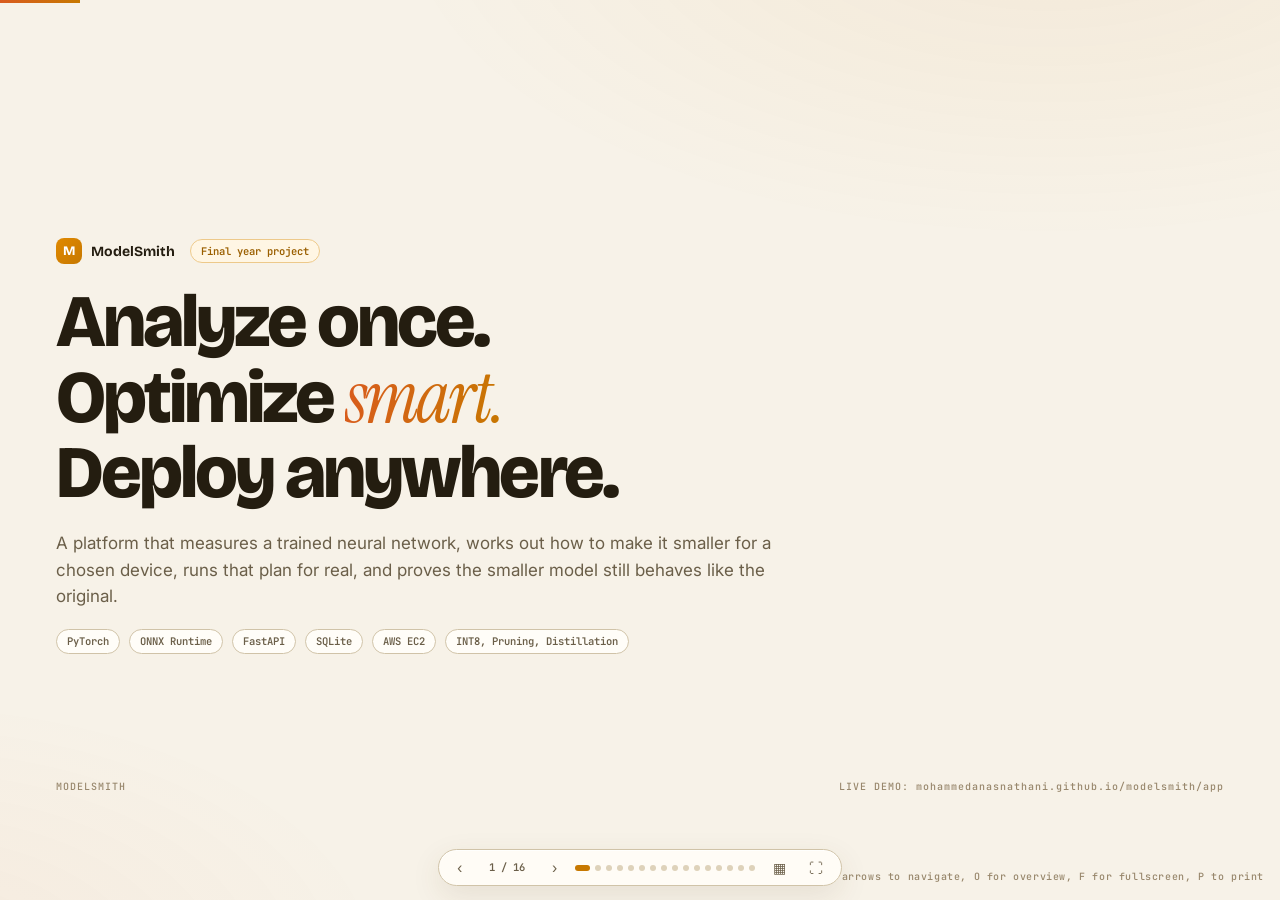
==== commit 1fc26cfd: "Point deck at the always current app link" ====
--- a/index.html
+++ b/index.html
@@ -152,7 +152,7 @@
       <span class="pill">SQLite</span><span class="pill">AWS EC2</span><span class="pill">INT8, Pruning, Distillation</span>
     </div>
   </div>
-  <div class="foot"><span>MODELSMITH</span><span>LIVE DEMO: modelsmith-alpha.vercel.app</span></div>
+  <div class="foot"><span>MODELSMITH</span><span>LIVE DEMO: mohammedanasnathani.github.io/modelsmith/app</span></div>
 </section>
 
 <!-- 2 PROBLEM -->
@@ -817,7 +817,8 @@
   <div class="grid g2" style="gap:16px">
     <div class="card dark">
       <h3>Open this</h3>
-      <p style="font-size:14px;color:#ffe6b0;margin-top:6px;font-family:JetBrains Mono, monospace">modelsmith-alpha.vercel.app</p>
+      <p style="font-size:13px;color:#ffe6b0;margin-top:6px;font-family:JetBrains Mono, monospace;word-break:break-all">mohammedanasnathani.github.io/modelsmith/app</p>
+      <p style="font-size:11.5px;color:#c8bda4;margin-top:6px">Alternative link: modelsmith-alpha.vercel.app</p>
       <p style="margin-top:8px">Sign in with <span class="mono" style="color:#ffc95e">demo@modelsmith.io</span> and the sample password.
         The workspace already holds three analyzed models and completed runs, so nothing has to finish live.</p>
       <p style="margin-top:8px">If a page shows no data, reload once: the site looks for a working backend among three tunnels.</p>
@@ -999,6 +1000,13 @@
     x0 = null;
   });
 
+  window.addEventListener('hashchange', function(){
+    var h = (location.hash || '').match(/^#s(\d+)$/);
+    if (!h) return;
+    var n = parseInt(h[1], 10) - 1;
+    if (n !== i) go(n);
+  });
+
   fit();
   var m = (location.hash || '').match(/^#s(\d+)$/);
   go(m ? parseInt(m[1], 10) - 1 : 0);
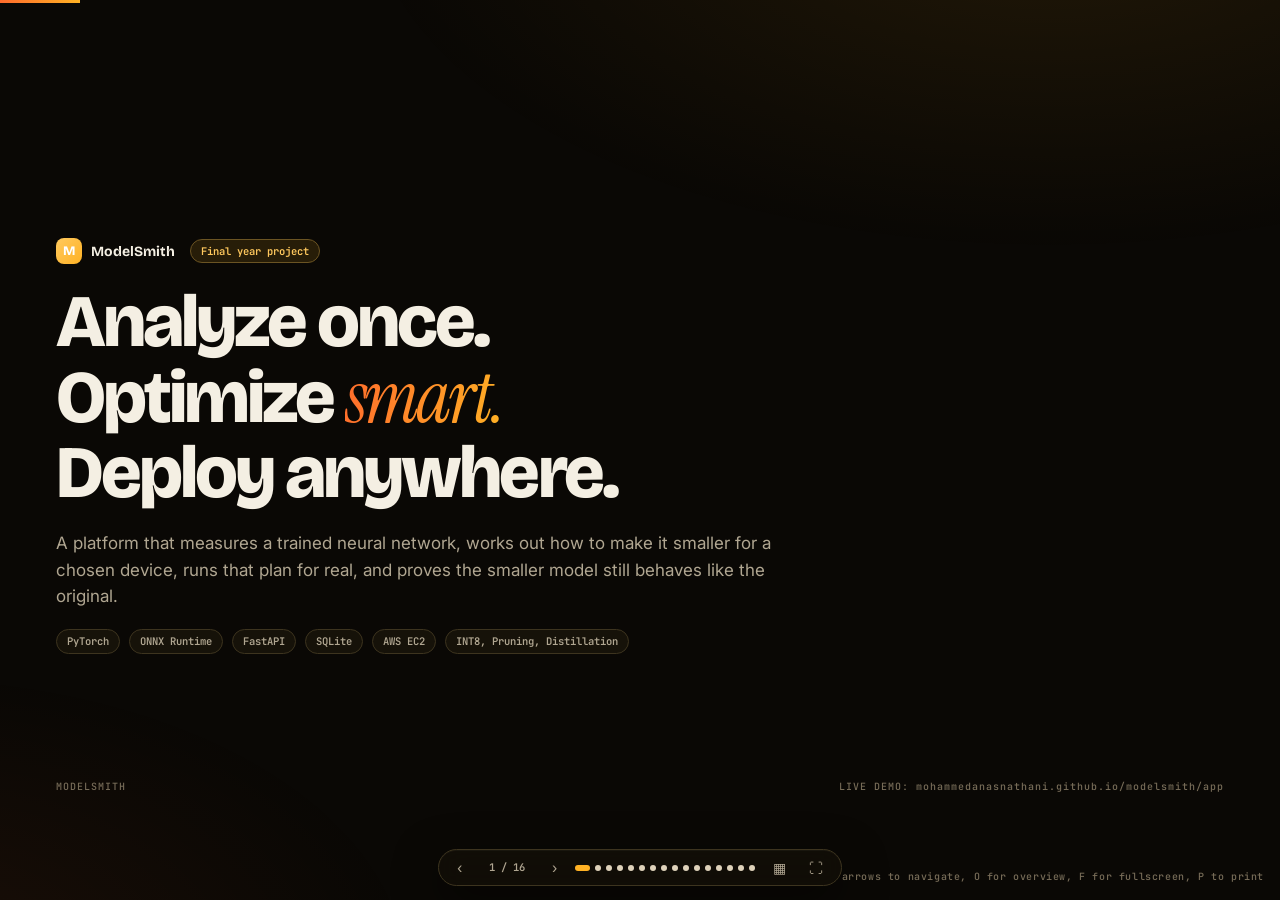
==== commit 17ea8000: "Dark brand theme for deck and viva page" ====
--- a/index.html
+++ b/index.html
@@ -9,27 +9,30 @@
 <link href="https://fonts.googleapis.com/css2?family=Bricolage+Grotesque:opsz,wght@12..96,400..800&family=Instrument+Serif:ital@0;1&family=Inter:wght@400;500;600;700&family=JetBrains+Mono:wght@400;500;600&display=swap" rel="stylesheet">
 <style>
   :root{
-    --bg:#f7f2e8; --bg2:#efe8da; --paper:#fffdf8; --paper2:#f5efe3; --paper3:#ece4d3;
-    --line:#e2d8c4; --line2:#d0c3a8; --line3:#b3a37f;
-    --ink:#241d10; --ink2:#4a4133; --dim:#6b5f49; --faint:#98876c;
-    --accent:#c77800; --accent2:#e08900; --ember:#d95b1e;
-    --good:#1a7f4b; --bad:#c03434; --warn:#9a7a1a;
-    --dark:#161209; --dark2:#1d1710;
+    --bg:#0a0805; --bg2:#120e07; --paper:#161209; --paper2:#1d1710; --paper3:#252017;
+    --line:#2a2314; --line2:#3d341f; --line3:#55482a;
+    --ink:#f4efe3; --ink2:#d8d0bd; --dim:#b0a691; --faint:#776c58;
+    --accent:#ffb224; --accent2:#ffc95e; --ember:#ff6b2c;
+    --good:#4ade80; --bad:#f87171; --warn:#e8c252;
+    --warm-bg:#1f170a; --warm-line:#6b5423; --warm-soft:rgba(255,178,36,.12);
+    --good-soft:rgba(74,222,128,.10); --good-line:#2f6b4a;
+    --bad-soft:rgba(248,113,113,.10);
+    --dark-card:#241a08; --dark-card-line:#6b5423; --code-bg:#0f0c06; --code-fg:#e6dcc6;
     --sans:"Inter",-apple-system,BlinkMacSystemFont,"Segoe UI",sans-serif;
     --disp:"Bricolage Grotesque","Space Grotesk",var(--sans);
     --serif:"Instrument Serif",Georgia,serif;
     --mono:"JetBrains Mono",ui-monospace,Menlo,monospace;
     --ease:cubic-bezier(.16,1,.3,1);
-    --shadow:0 1px 0 rgba(255,255,255,.7) inset, 0 10px 30px rgba(90,70,30,.10);
-    --shadow-lg:0 1px 0 rgba(255,255,255,.8) inset, 0 20px 60px rgba(90,70,30,.16);
+    --shadow:0 1px 0 rgba(255,235,190,.04) inset, 0 14px 44px rgba(0,0,0,.5);
+    --shadow-lg:0 1px 0 rgba(255,235,190,.05) inset, 0 24px 80px rgba(0,0,0,.65);
   }
   *{box-sizing:border-box;margin:0;padding:0}
   html,body{height:100%;overflow:hidden;background:var(--bg);color:var(--ink);
     font-family:var(--sans);-webkit-font-smoothing:antialiased}
   body::before{content:'';position:fixed;inset:0;pointer-events:none;z-index:0;
     background:
-      radial-gradient(1200px 600px at 82% -10%, rgba(199,120,0,.07), transparent 55%),
-      radial-gradient(900px 500px at -8% 108%, rgba(217,91,30,.05), transparent 55%);}
+      radial-gradient(1200px 620px at 82% -12%, rgba(255,178,36,.10), transparent 58%),
+      radial-gradient(900px 520px at -8% 108%, rgba(255,107,44,.07), transparent 58%);}
   #deck{position:fixed;inset:0;display:grid;place-items:center;z-index:1}
   #stage{width:1280px;height:720px;position:relative;transform-origin:center center}
   .slide{position:absolute;inset:0;padding:44px 56px 52px;display:flex;flex-direction:column;
@@ -55,13 +58,13 @@
   .g3{grid-template-columns:repeat(3,1fr)}
   .g4{grid-template-columns:repeat(4,1fr)}
   .card{background:var(--paper);border:1px solid var(--line);border-radius:16px;padding:16px 17px;box-shadow:var(--shadow)}
-  .card.warm{background:linear-gradient(180deg,#fff8ea,#fffdf8);border-color:#f0dcb4}
-  .card.dark{background:linear-gradient(180deg,var(--dark2),var(--dark));border-color:#3a3119;color:#f4efe3}
-  .card.dark .ct{color:#f8e9c8}
+  .card.warm{background:linear-gradient(180deg,var(--warm-bg),var(--paper));border-color:#f0dcb4}
+  .card.dark{background:linear-gradient(180deg,var(--dark2),var(--dark));border-color:var(--dark-card-line);color:var(--ink)}
+  .card.dark .ct{color:var(--ink)}
   .card h3{font-family:var(--disp);font-size:15px;font-weight:700;letter-spacing:-.01em;margin-bottom:7px;display:flex;align-items:center;gap:8px;color:var(--ink)}
-  .card.dark h3{color:#ffe6b0}
+  .card.dark h3{color:var(--accent2)}
   .card p{font-size:12.5px;line-height:1.55;color:var(--dim)}
-  .card.dark p{color:#c8bda4}
+  .card.dark p{color:var(--dim)}
   .ct{font-family:var(--disp);font-weight:700;font-size:15px;color:var(--ink)}
   .num{font-family:var(--disp);font-size:27px;font-weight:750;letter-spacing:-.03em;line-height:1;color:var(--ink)}
   .num small{font-family:var(--sans);font-size:12px;font-weight:500;color:var(--faint);letter-spacing:0}
@@ -74,7 +77,7 @@
   ul.ticks li b{color:var(--ink);font-weight:600}
   .pill{display:inline-flex;align-items:center;font:600 10.5px/1 var(--mono);padding:6px 10px;border-radius:999px;
     border:1px solid var(--line2);background:var(--paper);color:var(--dim)}
-  .pill.hot{border-color:#edc98a;background:#fff6e4;color:#9a5f00}
+  .pill.hot{border-color:var(--warm-line);background:var(--warm-soft);color:var(--accent2)}
   .row{display:flex;gap:9px;flex-wrap:wrap;align-items:center}
   .note{font-size:11.5px;color:var(--faint);font-family:var(--mono)}
 
@@ -83,13 +86,13 @@
     color:var(--faint);padding:8px 10px;border-bottom:1px solid var(--line2)}
   table.tbl td{padding:7px 10px;border-bottom:1px solid var(--line);color:var(--dim);vertical-align:top}
   table.tbl td b{color:var(--ink);font-weight:600}
-  table.tbl td.n{font-family:var(--mono);color:#9a5f00;white-space:nowrap}
+  table.tbl td.n{font-family:var(--mono);color:var(--accent2);white-space:nowrap}
   table.tbl tr:last-child td{border-bottom:none}
-  table.tbl tr.hi td{background:#fdf6e6}
+  table.tbl tr.hi td{background:var(--warm-soft)}
 
   pre.code{background:var(--dark);border-radius:12px;padding:13px 15px;font:11.5px/1.62 var(--mono);
-    color:#e6dcc6;overflow:hidden}
-  pre.code .k{color:#ffc95e}pre.code .s{color:#8fd9a8}pre.code .c{color:#7d7360}
+    color:var(--code-fg);overflow:hidden}
+  pre.code .k{color:var(--accent2)}pre.code .s{color:var(--good)}pre.code .c{color:var(--faint)}
 
   .bar{height:9px;border-radius:6px;background:var(--paper3);overflow:hidden;margin-top:8px}
   .bar>i{display:block;height:100%;border-radius:6px;background:linear-gradient(90deg,var(--accent2),var(--accent));width:0;
@@ -106,7 +109,7 @@
 
   /* hud */
   #hud{position:fixed;left:50%;bottom:14px;transform:translateX(-50%);z-index:40;display:flex;align-items:center;gap:13px;
-    background:rgba(255,253,248,.9);border:1px solid var(--line2);backdrop-filter:blur(12px);border-radius:999px;padding:7px 13px;
+    background:rgba(18,14,7,.88);border:1px solid var(--line2);backdrop-filter:blur(12px);border-radius:999px;padding:7px 13px;
     box-shadow:var(--shadow)}
   #hud button{background:none;border:0;color:var(--dim);cursor:pointer;font-size:14px;padding:2px 5px;border-radius:7px;font-family:var(--sans)}
   #hud button:hover{color:var(--accent);background:var(--paper2)}
@@ -116,23 +119,35 @@
   #dots i.on{background:var(--accent);width:15px;border-radius:4px}
   #prog{position:fixed;left:0;top:0;height:3px;background:linear-gradient(90deg,var(--ember),var(--accent));z-index:50;transition:width .3s var(--ease)}
   .hint{position:fixed;right:16px;bottom:18px;z-index:40;font:500 10px/1 var(--mono);color:var(--faint);letter-spacing:.06em}
-  #ov{position:fixed;inset:0;z-index:60;background:rgba(247,242,232,.97);display:none;padding:30px;overflow:auto}
+  #ov{position:fixed;inset:0;z-index:60;background:rgba(10,8,5,.97);display:none;padding:30px;overflow:auto}
   #ov.on{display:block}
   #ov h4{font-family:var(--disp);font-size:15px;color:var(--dim);margin-bottom:16px;font-weight:600}
   #ovg{display:grid;grid-template-columns:repeat(4,1fr);gap:11px}
   .ovc{border:1px solid var(--line2);border-radius:12px;padding:12px;background:var(--paper);cursor:pointer;text-align:left;font-family:var(--sans)}
-  .ovc:hover{border-color:var(--accent);background:#fff8ea}
+  .ovc:hover{border-color:var(--accent);background:var(--warm-bg)}
   .ovc .on2{font:600 9px/1 var(--mono);color:var(--faint);letter-spacing:.14em}
   .ovc .ot{font-size:12px;font-weight:600;margin-top:6px;line-height:1.35;color:var(--ink)}
   svg text{font-family:var(--sans)}
   .dg{width:100%;height:auto;display:block}
   @media print{
+    /* A dark deck would print as light text on white paper, so printing
+       restores the light palette regardless of the screen theme. */
+    :root{
+      --bg:#ffffff; --paper:#fffdf8; --paper2:#f5efe3; --paper3:#ece4d3;
+      --line:#e2d8c4; --line2:#d0c3a8; --line3:#b3a37f;
+      --ink:#241d10; --ink2:#4a4133; --dim:#5b5347; --faint:#98876c;
+      --accent:#c77800; --accent2:#9a5f00; --ember:#d95b1e;
+      --good:#1a7f4b; --bad:#c03434; --warn:#9a7a1a;
+      --warm-bg:#fff8ea; --warm-line:#edc98a; --warm-soft:#fff6e4;
+      --good-soft:#e9f6ef; --good-line:#a8d8bf; --bad-soft:#fdf0ee;
+      --dark-card:#161209; --dark-card-line:#3a3119; --code-bg:#161209; --code-fg:#f4efe3;
+    }
     html,body{overflow:visible;background:#fff}
     #hud,#prog,.hint,#ov{display:none!important}
     #deck{position:static;display:block}
     #stage{width:1280px;height:720px;transform:none!important}
     .slide{position:relative;opacity:1!important;visibility:visible!important;transform:none!important;
-      page-break-after:always;height:720px;border-bottom:1px solid #ddd}
+      page-break-after:always;height:720px;border-bottom:1px solid var(--line2)}
   }
 </style>
 </head>
@@ -204,27 +219,27 @@
   <svg class="dg" viewBox="0 0 1168 232" role="img" aria-label="Pipeline diagram">
     <defs>
       <marker id="ar" markerWidth="9" markerHeight="9" refX="7" refY="4.5" orient="auto">
-        <path d="M0 0 L9 4.5 L0 9 z" fill="#c77800"/>
+        <path d="M0 0 L9 4.5 L0 9 z" fill="var(--accent)"/>
       </marker>
       <filter id="sh" x="-20%" y="-20%" width="140%" height="140%">
         <feDropShadow dx="0" dy="3" stdDeviation="4" flood-color="#8a6a2a" flood-opacity="0.12"/>
       </filter>
     </defs>
     <g filter="url(#sh)">
-      <rect x="0" y="20" width="208" height="122" rx="15" fill="#fffdf8" stroke="#e2d8c4"/>
-      <rect x="240" y="20" width="208" height="122" rx="15" fill="#fffdf8" stroke="#e2d8c4"/>
-      <rect x="480" y="20" width="208" height="122" rx="15" fill="#fffdf8" stroke="#e2d8c4"/>
-      <rect x="720" y="20" width="208" height="122" rx="15" fill="#fff8ea" stroke="#edc98a"/>
-      <rect x="960" y="20" width="208" height="122" rx="15" fill="#fffdf8" stroke="#e2d8c4"/>
-    </g>
-    <g font-size="13" font-weight="700" fill="#241d10">
+      <rect x="0" y="20" width="208" height="122" rx="15" fill="var(--paper)" stroke="var(--line)"/>
+      <rect x="240" y="20" width="208" height="122" rx="15" fill="var(--paper)" stroke="var(--line)"/>
+      <rect x="480" y="20" width="208" height="122" rx="15" fill="var(--paper)" stroke="var(--line)"/>
+      <rect x="720" y="20" width="208" height="122" rx="15" fill="var(--warm-bg)" stroke="var(--warm-line)"/>
+      <rect x="960" y="20" width="208" height="122" rx="15" fill="var(--paper)" stroke="var(--line)"/>
+    </g>
+    <g font-size="13" font-weight="700" fill="var(--ink)">
       <text x="104" y="66" text-anchor="middle">Upload</text>
       <text x="344" y="66" text-anchor="middle">Analyze</text>
       <text x="584" y="66" text-anchor="middle">Plan</text>
       <text x="824" y="66" text-anchor="middle">Execute</text>
       <text x="1064" y="66" text-anchor="middle">Download</text>
     </g>
-    <g font-size="11" fill="#6b5f49">
+    <g font-size="11" fill="var(--dim)">
       <text x="104" y="88" text-anchor="middle">a .pt or .onnx file</text>
       <text x="104" y="105" text-anchor="middle">stored encrypted</text>
       <text x="344" y="88" text-anchor="middle">parameters, FLOPs,</text>
@@ -236,23 +251,23 @@
       <text x="1064" y="88" text-anchor="middle">optimized model</text>
       <text x="1064" y="105" text-anchor="middle">and a report</text>
     </g>
-    <g fill="#efe8da">
+    <g fill="var(--paper3)">
       <circle cx="20" cy="36" r="12"/><circle cx="260" cy="36" r="12"/>
       <circle cx="500" cy="36" r="12"/><circle cx="740" cy="36" r="12"/><circle cx="980" cy="36" r="12"/>
     </g>
-    <g font-size="11" font-weight="700" fill="#9a5f00" font-family="JetBrains Mono, monospace">
+    <g font-size="11" font-weight="700" fill="var(--accent2)" font-family="JetBrains Mono, monospace">
       <text x="20" y="40" text-anchor="middle">1</text><text x="260" y="40" text-anchor="middle">2</text>
       <text x="500" y="40" text-anchor="middle">3</text><text x="740" y="40" text-anchor="middle">4</text>
       <text x="980" y="40" text-anchor="middle">5</text>
     </g>
-    <g stroke="#c77800" stroke-width="1.6" marker-end="url(#ar)">
+    <g stroke="var(--accent)" stroke-width="1.6" marker-end="url(#ar)">
       <line x1="212" y1="81" x2="234" y2="81"/>
       <line x1="452" y1="81" x2="474" y2="81"/>
       <line x1="692" y1="81" x2="714" y2="81"/>
       <line x1="932" y1="81" x2="954" y2="81"/>
     </g>
-    <rect x="0" y="170" width="1168" height="46" rx="12" fill="#f5efe3" stroke="#e2d8c4"/>
-    <text x="20" y="198" font-size="12" fill="#6b5f49">Each stage writes its result to the database, so any run can be replayed later and nothing depends on a chat session staying open.</text>
+    <rect x="0" y="170" width="1168" height="46" rx="12" fill="var(--paper2)" stroke="var(--line)"/>
+    <text x="20" y="198" font-size="12" fill="var(--dim)">Each stage writes its result to the database, so any run can be replayed later and nothing depends on a chat session staying open.</text>
   </svg>
   <div class="grid g3" style="margin-top:16px">
     <div class="card"><h3>Jobs run in the background</h3>
@@ -274,24 +289,24 @@
   <svg class="dg" viewBox="0 0 1168 300" role="img" aria-label="Architecture diagram">
     <defs>
       <marker id="ar2" markerWidth="9" markerHeight="9" refX="7" refY="4.5" orient="auto">
-        <path d="M0 0 L9 4.5 L0 9 z" fill="#b3a37f"/>
+        <path d="M0 0 L9 4.5 L0 9 z" fill="var(--line3)"/>
       </marker>
     </defs>
     <g filter="url(#sh)">
-      <rect x="0" y="16" width="210" height="104" rx="14" fill="#fffdf8" stroke="#e2d8c4"/>
-      <rect x="266" y="16" width="240" height="104" rx="14" fill="#fff8ea" stroke="#edc98a"/>
-      <rect x="562" y="16" width="230" height="104" rx="14" fill="#fffdf8" stroke="#e2d8c4"/>
-      <rect x="848" y="16" width="320" height="104" rx="14" fill="#161209" stroke="#3a3119"/>
-      <rect x="266" y="186" width="240" height="96" rx="14" fill="#fffdf8" stroke="#e2d8c4"/>
-      <rect x="562" y="186" width="230" height="96" rx="14" fill="#fffdf8" stroke="#e2d8c4"/>
-      <rect x="848" y="186" width="320" height="96" rx="14" fill="#f5efe3" stroke="#d0c3a8" stroke-dasharray="5 4"/>
-    </g>
-    <g font-size="13" font-weight="700" fill="#241d10">
+      <rect x="0" y="16" width="210" height="104" rx="14" fill="var(--paper)" stroke="var(--line)"/>
+      <rect x="266" y="16" width="240" height="104" rx="14" fill="var(--warm-bg)" stroke="var(--warm-line)"/>
+      <rect x="562" y="16" width="230" height="104" rx="14" fill="var(--paper)" stroke="var(--line)"/>
+      <rect x="848" y="16" width="320" height="104" rx="14" fill="var(--dark-card)" stroke="var(--dark-card-line)"/>
+      <rect x="266" y="186" width="240" height="96" rx="14" fill="var(--paper)" stroke="var(--line)"/>
+      <rect x="562" y="186" width="230" height="96" rx="14" fill="var(--paper)" stroke="var(--line)"/>
+      <rect x="848" y="186" width="320" height="96" rx="14" fill="var(--paper2)" stroke="var(--line2)" stroke-dasharray="5 4"/>
+    </g>
+    <g font-size="13" font-weight="700" fill="var(--ink)">
       <text x="105" y="46" text-anchor="middle">Browser</text>
       <text x="386" y="46" text-anchor="middle">API (FastAPI)</text>
       <text x="677" y="46" text-anchor="middle">Job runner</text>
     </g>
-    <g font-size="11" fill="#6b5f49">
+    <g font-size="11" fill="var(--dim)">
       <text x="105" y="68" text-anchor="middle">plain HTML, CSS and</text>
       <text x="105" y="84" text-anchor="middle">JavaScript, hosted free</text>
       <text x="386" y="68" text-anchor="middle">60+ endpoints, checks the</text>
@@ -299,28 +314,28 @@
       <text x="677" y="68" text-anchor="middle">2 worker threads,</text>
       <text x="677" y="84" text-anchor="middle">retry once on failure</text>
     </g>
-    <text x="1008" y="46" text-anchor="middle" font-size="13" font-weight="700" fill="#ffe6b0">Worker (PyTorch, ONNX)</text>
-    <g font-size="11" fill="#c8bda4">
+    <text x="1008" y="46" text-anchor="middle" font-size="13" font-weight="700" fill="var(--accent2)">Worker (PyTorch, ONNX)</text>
+    <g font-size="11" fill="var(--dim)">
       <text x="1008" y="68" text-anchor="middle">quantize, prune, export,</text>
       <text x="1008" y="84" text-anchor="middle">distill and benchmark</text>
       <text x="1008" y="102" text-anchor="middle">on real tensors</text>
     </g>
-    <g font-size="13" font-weight="700" fill="#241d10">
+    <g font-size="13" font-weight="700" fill="var(--ink)">
       <text x="386" y="216" text-anchor="middle">Database (SQLite)</text>
       <text x="677" y="216" text-anchor="middle">Artifacts</text>
     </g>
-    <g font-size="11" fill="#6b5f49">
+    <g font-size="11" fill="var(--dim)">
       <text x="386" y="238" text-anchor="middle">11 tables, write-ahead log,</text>
       <text x="386" y="254" text-anchor="middle">foreign keys switched on</text>
       <text x="677" y="238" text-anchor="middle">optimized .pt and .onnx</text>
       <text x="677" y="254" text-anchor="middle">stored encrypted on disk</text>
     </g>
-    <text x="1008" y="216" text-anchor="middle" font-size="13" font-weight="700" fill="#4a4133">Your machine or AWS EC2</text>
-    <g font-size="11" fill="#6b5f49">
+    <text x="1008" y="216" text-anchor="middle" font-size="13" font-weight="700" fill="var(--ink2)">Your machine or AWS EC2</text>
+    <g font-size="11" fill="var(--dim)">
       <text x="1008" y="238" text-anchor="middle">downloads the model with a one time token,</text>
       <text x="1008" y="254" text-anchor="middle">compresses it locally, posts the result back</text>
     </g>
-    <g stroke="#b3a37f" stroke-width="1.5" marker-end="url(#ar2)">
+    <g stroke="var(--line3)" stroke-width="1.5" marker-end="url(#ar2)">
       <line x1="214" y1="68" x2="258" y2="68"/>
       <line x1="510" y1="68" x2="554" y2="68"/>
       <line x1="796" y1="68" x2="840" y2="68"/>
@@ -328,8 +343,8 @@
       <line x1="1008" y1="124" x2="1008" y2="180"/>
       <line x1="386" y1="120" x2="386" y2="180"/>
     </g>
-    <text x="520" y="140" font-size="10.5" fill="#98876c" font-family="JetBrains Mono, monospace">plans and runs</text>
-    <text x="1020" y="156" font-size="10.5" fill="#98876c" font-family="JetBrains Mono, monospace">model + token</text>
+    <text x="520" y="140" font-size="10.5" fill="var(--faint)" font-family="JetBrains Mono, monospace">plans and runs</text>
+    <text x="1020" y="156" font-size="10.5" fill="var(--faint)" font-family="JetBrains Mono, monospace">model + token</text>
   </svg>
   <div class="grid g3" style="margin-top:14px">
     <div class="card"><h3>No external queue needed</h3>
@@ -369,24 +384,24 @@
     <div>
       <div class="card"><h3>Example: parameter share by layer</h3>
         <svg class="dg" viewBox="0 0 520 190" role="img" aria-label="Parameter share by layer">
-          <g font-size="11.5" fill="#4a4133" font-family="JetBrains Mono, monospace">
+          <g font-size="11.5" fill="var(--ink2)" font-family="JetBrains Mono, monospace">
             <text x="0" y="30">net.7</text><text x="0" y="66">net.3</text>
             <text x="0" y="102">net.9</text><text x="0" y="138">net.0</text>
           </g>
-          <rect x="60" y="18" width="360" height="16" rx="8" fill="#ece4d3"/>
-          <rect x="60" y="18" width="265" height="16" rx="8" fill="#d95b1e"/>
-          <rect x="60" y="54" width="360" height="16" rx="8" fill="#ece4d3"/>
-          <rect x="60" y="54" width="83" height="16" rx="8" fill="#c77800"/>
-          <rect x="60" y="90" width="360" height="16" rx="8" fill="#ece4d3"/>
-          <rect x="60" y="90" width="9" height="16" rx="4" fill="#b3a37f"/>
-          <rect x="60" y="126" width="360" height="16" rx="8" fill="#ece4d3"/>
-          <rect x="60" y="126" width="5" height="16" rx="2" fill="#b3a37f"/>
-          <g font-size="11" fill="#6b5f49" font-family="JetBrains Mono, monospace">
+          <rect x="60" y="18" width="360" height="16" rx="8" fill="var(--paper3)"/>
+          <rect x="60" y="18" width="265" height="16" rx="8" fill="var(--ember)"/>
+          <rect x="60" y="54" width="360" height="16" rx="8" fill="var(--paper3)"/>
+          <rect x="60" y="54" width="83" height="16" rx="8" fill="var(--accent)"/>
+          <rect x="60" y="90" width="360" height="16" rx="8" fill="var(--paper3)"/>
+          <rect x="60" y="90" width="9" height="16" rx="4" fill="var(--line3)"/>
+          <rect x="60" y="126" width="360" height="16" rx="8" fill="var(--paper3)"/>
+          <rect x="60" y="126" width="5" height="16" rx="2" fill="var(--line3)"/>
+          <g font-size="11" fill="var(--dim)" font-family="JetBrains Mono, monospace">
             <text x="432" y="31">73.5%</text><text x="432" y="67">23.0%</text>
             <text x="432" y="103">2.3%</text><text x="432" y="139">1.2%</text>
           </g>
-          <rect x="0" y="158" width="420" height="26" rx="8" fill="#f5efe3"/>
-          <text x="12" y="175" font-size="11" fill="#9a5f00">One layer carries most of the weight. That is the pruning and quantization target.</text>
+          <rect x="0" y="158" width="420" height="26" rx="8" fill="var(--paper2)"/>
+          <text x="12" y="175" font-size="11" fill="var(--accent2)">One layer carries most of the weight. That is the pruning and quantization target.</text>
         </svg>
       </div>
       <div class="card" style="margin-top:12px"><h3>Benchmark rule</h3>
@@ -440,22 +455,22 @@
   <svg class="dg" viewBox="0 0 1168 250" role="img" aria-label="Planner algorithm diagram">
     <defs>
       <marker id="ar3" markerWidth="9" markerHeight="9" refX="7" refY="4.5" orient="auto">
-        <path d="M0 0 L9 4.5 L0 9 z" fill="#c77800"/>
+        <path d="M0 0 L9 4.5 L0 9 z" fill="var(--accent)"/>
       </marker>
       <marker id="ar4" markerWidth="9" markerHeight="9" refX="7" refY="4.5" orient="auto">
-        <path d="M0 0 L9 4.5 L0 9 z" fill="#c03434"/>
+        <path d="M0 0 L9 4.5 L0 9 z" fill="var(--bad)"/>
       </marker>
     </defs>
     <g filter="url(#sh)">
-      <rect x="0" y="60" width="176" height="74" rx="13" fill="#fffdf8" stroke="#e2d8c4"/>
-      <rect x="218" y="60" width="176" height="74" rx="13" fill="#fffdf8" stroke="#e2d8c4"/>
-      <rect x="436" y="60" width="176" height="74" rx="13" fill="#fffdf8" stroke="#e2d8c4"/>
-      <rect x="654" y="60" width="176" height="74" rx="13" fill="#fff8ea" stroke="#edc98a"/>
-      <rect x="872" y="60" width="176" height="74" rx="13" fill="#fffdf8" stroke="#e2d8c4"/>
-      <rect x="1090" y="60" width="78" height="74" rx="13" fill="#161209" stroke="#3a3119"/>
-      <rect x="218" y="188" width="570" height="52" rx="12" fill="#fdf0ee" stroke="#e8c4c0"/>
-    </g>
-    <g font-size="12" font-weight="700" fill="#241d10">
+      <rect x="0" y="60" width="176" height="74" rx="13" fill="var(--paper)" stroke="var(--line)"/>
+      <rect x="218" y="60" width="176" height="74" rx="13" fill="var(--paper)" stroke="var(--line)"/>
+      <rect x="436" y="60" width="176" height="74" rx="13" fill="var(--paper)" stroke="var(--line)"/>
+      <rect x="654" y="60" width="176" height="74" rx="13" fill="var(--warm-bg)" stroke="var(--warm-line)"/>
+      <rect x="872" y="60" width="176" height="74" rx="13" fill="var(--paper)" stroke="var(--line)"/>
+      <rect x="1090" y="60" width="78" height="74" rx="13" fill="var(--dark-card)" stroke="var(--dark-card-line)"/>
+      <rect x="218" y="188" width="570" height="52" rx="12" fill="var(--bad-soft)" stroke="#e8c4c0"/>
+    </g>
+    <g font-size="12" font-weight="700" fill="var(--ink)">
       <text x="88" y="90" text-anchor="middle">Eight candidate</text>
       <text x="88" y="106" text-anchor="middle">combinations</text>
       <text x="306" y="90" text-anchor="middle">Does the hardware</text>
@@ -467,10 +482,10 @@
       <text x="960" y="90" text-anchor="middle">Sort by score,</text>
       <text x="960" y="106" text-anchor="middle">mark the best</text>
     </g>
-    <text x="1129" y="93" text-anchor="middle" font-size="12" font-weight="700" fill="#ffe6b0">Plan</text>
-    <text x="1129" y="110" text-anchor="middle" font-size="12" font-weight="700" fill="#ffe6b0">ready</text>
-    <text x="503" y="219" text-anchor="middle" font-size="11.5" fill="#a3302a">Rejected plans are kept and shown with the reason, for example "exceeds the accuracy floor"</text>
-    <g stroke="#c77800" stroke-width="1.6" marker-end="url(#ar3)">
+    <text x="1129" y="93" text-anchor="middle" font-size="12" font-weight="700" fill="var(--accent2)">Plan</text>
+    <text x="1129" y="110" text-anchor="middle" font-size="12" font-weight="700" fill="var(--accent2)">ready</text>
+    <text x="503" y="219" text-anchor="middle" font-size="11.5" fill="var(--bad)">Rejected plans are kept and shown with the reason, for example "exceeds the accuracy floor"</text>
+    <g stroke="var(--accent)" stroke-width="1.6" marker-end="url(#ar3)">
       <line x1="180" y1="97" x2="212" y2="97"/>
       <line x1="398" y1="97" x2="430" y2="97"/>
       <line x1="616" y1="97" x2="648" y2="97"/>
@@ -479,14 +494,14 @@
       <line x1="306" y1="138" x2="306" y2="184"/>
       <line x1="524" y1="138" x2="524" y2="184"/>
     </g>
-    <g font-size="10" fill="#c03434" font-family="JetBrains Mono, monospace">
+    <g font-size="10" fill="var(--bad)" font-family="JetBrains Mono, monospace">
       <text x="312" y="162">no</text><text x="530" y="162">no</text>
     </g>
   </svg>
   <div class="grid g2" style="margin-top:16px">
     <div class="card dark">
       <h3>The scoring formula</h3>
-      <pre class="code" style="margin-top:6px;background:#0f0c06">score = <span class="k">w_size</span> * size_saved
+      <pre class="code" style="margin-top:6px;background:var(--code-bg)">score = <span class="k">w_size</span> * size_saved
       + <span class="k">w_latency</span> * latency_gain
       + <span class="k">w_memory</span> * memory_saved
       + <span class="k">w_accuracy</span> * accuracy_kept</pre>
@@ -560,20 +575,20 @@
   </div>
   <svg class="dg" viewBox="0 0 1168 128" role="img" aria-label="Execution order diagram">
     <defs><marker id="ar5" markerWidth="9" markerHeight="9" refX="7" refY="4.5" orient="auto">
-      <path d="M0 0 L9 4.5 L0 9 z" fill="#c77800"/></marker></defs>
+      <path d="M0 0 L9 4.5 L0 9 z" fill="var(--accent)"/></marker></defs>
     <g filter="url(#sh)">
-      <rect x="0" y="14" width="256" height="76" rx="13" fill="#fffdf8" stroke="#e2d8c4"/>
-      <rect x="290" y="14" width="256" height="76" rx="13" fill="#fffdf8" stroke="#e2d8c4"/>
-      <rect x="580" y="14" width="256" height="76" rx="13" fill="#fffdf8" stroke="#e2d8c4"/>
-      <rect x="870" y="14" width="298" height="76" rx="13" fill="#fff8ea" stroke="#edc98a"/>
-    </g>
-    <g font-size="12.5" font-weight="700" fill="#241d10">
+      <rect x="0" y="14" width="256" height="76" rx="13" fill="var(--paper)" stroke="var(--line)"/>
+      <rect x="290" y="14" width="256" height="76" rx="13" fill="var(--paper)" stroke="var(--line)"/>
+      <rect x="580" y="14" width="256" height="76" rx="13" fill="var(--paper)" stroke="var(--line)"/>
+      <rect x="870" y="14" width="298" height="76" rx="13" fill="var(--warm-bg)" stroke="var(--warm-line)"/>
+    </g>
+    <g font-size="12.5" font-weight="700" fill="var(--ink)">
       <text x="128" y="42" text-anchor="middle">1. Prune</text>
       <text x="418" y="42" text-anchor="middle">2. Export to ONNX</text>
       <text x="708" y="42" text-anchor="middle">3. INT8 or FP16</text>
       <text x="1019" y="42" text-anchor="middle">4. Distillation (optional)</text>
     </g>
-    <g font-size="11" fill="#6b5f49">
+    <g font-size="11" fill="var(--dim)">
       <text x="128" y="64" text-anchor="middle">remove weights while the</text>
       <text x="128" y="80" text-anchor="middle">model is still dense</text>
       <text x="418" y="64" text-anchor="middle">capture the graph before</text>
@@ -583,12 +598,12 @@
       <text x="1019" y="64" text-anchor="middle">retraining produces the final file,</text>
       <text x="1019" y="80" text-anchor="middle">so it runs last</text>
     </g>
-    <g stroke="#c77800" stroke-width="1.6" marker-end="url(#ar5)">
+    <g stroke="var(--accent)" stroke-width="1.6" marker-end="url(#ar5)">
       <line x1="260" y1="52" x2="284" y2="52"/>
       <line x1="550" y1="52" x2="574" y2="52"/>
       <line x1="840" y1="52" x2="864" y2="52"/>
     </g>
-    <text x="584" y="118" text-anchor="middle" font-size="11" fill="#98876c">Pruning first matters: once weights are quantized, structured pruning can no longer identify whole filters to remove.</text>
+    <text x="584" y="118" text-anchor="middle" font-size="11" fill="var(--faint)">Pruning first matters: once weights are quantized, structured pruning can no longer identify whole filters to remove.</text>
   </svg>
   <div class="grid g2" style="margin-top:16px">
     <div class="card">
@@ -633,15 +648,15 @@
   </div>
   <svg class="dg" viewBox="0 0 1168 210" role="img" aria-label="Verification diagram">
     <defs><marker id="ar6" markerWidth="9" markerHeight="9" refX="7" refY="4.5" orient="auto">
-      <path d="M0 0 L9 4.5 L0 9 z" fill="#1a7f4b"/></marker></defs>
+      <path d="M0 0 L9 4.5 L0 9 z" fill="var(--good)"/></marker></defs>
     <g filter="url(#sh)">
-      <rect x="0" y="24" width="230" height="64" rx="13" fill="#fffdf8" stroke="#e2d8c4"/>
-      <rect x="0" y="112" width="230" height="64" rx="13" fill="#fffdf8" stroke="#e2d8c4"/>
-      <rect x="330" y="62" width="240" height="76" rx="13" fill="#fff8ea" stroke="#edc98a"/>
-      <rect x="670" y="62" width="220" height="76" rx="13" fill="#fffdf8" stroke="#e2d8c4"/>
-      <rect x="990" y="62" width="178" height="76" rx="13" fill="#e9f6ef" stroke="#a8d8bf"/>
-    </g>
-    <g font-size="12.5" font-weight="700" fill="#241d10">
+      <rect x="0" y="24" width="230" height="64" rx="13" fill="var(--paper)" stroke="var(--line)"/>
+      <rect x="0" y="112" width="230" height="64" rx="13" fill="var(--paper)" stroke="var(--line)"/>
+      <rect x="330" y="62" width="240" height="76" rx="13" fill="var(--warm-bg)" stroke="var(--warm-line)"/>
+      <rect x="670" y="62" width="220" height="76" rx="13" fill="var(--paper)" stroke="var(--line)"/>
+      <rect x="990" y="62" width="178" height="76" rx="13" fill="var(--good-soft)" stroke="var(--good-line)"/>
+    </g>
+    <g font-size="12.5" font-weight="700" fill="var(--ink)">
       <text x="115" y="52" text-anchor="middle">Original model</text>
       <text x="115" y="140" text-anchor="middle">Optimized model</text>
       <text x="450" y="92" text-anchor="middle">Run both on the same</text>
@@ -651,14 +666,14 @@
       <text x="1079" y="92" text-anchor="middle">Agreement percent</text>
       <text x="1079" y="109" text-anchor="middle">saved with the run</text>
     </g>
-    <g font-size="11" fill="#6b5f49">
+    <g font-size="11" fill="var(--dim)">
       <text x="115" y="72" text-anchor="middle">exactly the uploaded file</text>
       <text x="115" y="160" text-anchor="middle">the compressed output</text>
       <text x="450" y="128" text-anchor="middle" font-family="JetBrains Mono, monospace">fixed seed 42, so it repeats</text>
       <text x="780" y="128" text-anchor="middle" font-family="JetBrains Mono, monospace">argmax, or allclose 0.05</text>
       <text x="1079" y="128" text-anchor="middle" font-family="JetBrains Mono, monospace">100% on our demo runs</text>
     </g>
-    <g stroke="#1a7f4b" stroke-width="1.6" marker-end="url(#ar6)">
+    <g stroke="var(--good)" stroke-width="1.6" marker-end="url(#ar6)">
       <path d="M234 56 C 290 56, 290 92, 324 96" fill="none"/>
       <path d="M234 144 C 290 144, 290 108, 324 104" fill="none"/>
       <line x1="574" y1="100" x2="664" y2="100"/>
@@ -724,26 +739,26 @@
   </div>
   <svg class="dg" viewBox="0 0 1168 226" role="img" aria-label="Two ways to execute">
     <defs><marker id="ar7" markerWidth="9" markerHeight="9" refX="7" refY="4.5" orient="auto">
-      <path d="M0 0 L9 4.5 L0 9 z" fill="#b3a37f"/></marker></defs>
-    <rect x="470" y="8" width="228" height="46" rx="12" fill="#161209"/>
-    <text x="584" y="37" text-anchor="middle" font-size="13" font-weight="700" fill="#ffe6b0">One plan, two places to run it</text>
+      <path d="M0 0 L9 4.5 L0 9 z" fill="var(--line3)"/></marker></defs>
+    <rect x="470" y="8" width="228" height="46" rx="12" fill="var(--dark-card)"/>
+    <text x="584" y="37" text-anchor="middle" font-size="13" font-weight="700" fill="var(--accent2)">One plan, two places to run it</text>
     <g filter="url(#sh)">
-      <rect x="60" y="92" width="440" height="112" rx="14" fill="#fffdf8" stroke="#e2d8c4"/>
-      <rect x="668" y="92" width="440" height="112" rx="14" fill="#fff8ea" stroke="#edc98a"/>
-    </g>
-    <text x="280" y="122" text-anchor="middle" font-size="13" font-weight="700" fill="#241d10">Option A: on the platform</text>
-    <g font-size="11.5" fill="#6b5f49">
+      <rect x="60" y="92" width="440" height="112" rx="14" fill="var(--paper)" stroke="var(--line)"/>
+      <rect x="668" y="92" width="440" height="112" rx="14" fill="var(--warm-bg)" stroke="var(--warm-line)"/>
+    </g>
+    <text x="280" y="122" text-anchor="middle" font-size="13" font-weight="700" fill="var(--ink)">Option A: on the platform</text>
+    <g font-size="11.5" fill="var(--dim)">
       <text x="280" y="146" text-anchor="middle">the job runs in our worker threads,</text>
       <text x="280" y="164" text-anchor="middle">no setup for the user at all</text>
-      <text x="280" y="188" text-anchor="middle" font-family="JetBrains Mono, monospace" fill="#9a5f00">fastest to start, shares our CPU</text>
-    </g>
-    <text x="888" y="122" text-anchor="middle" font-size="13" font-weight="700" fill="#241d10">Option B: on your infrastructure</text>
-    <g font-size="11.5" fill="#6b5f49">
+      <text x="280" y="188" text-anchor="middle" font-family="JetBrains Mono, monospace" fill="var(--accent2)">fastest to start, shares our CPU</text>
+    </g>
+    <text x="888" y="122" text-anchor="middle" font-size="13" font-weight="700" fill="var(--ink)">Option B: on your infrastructure</text>
+    <g font-size="11.5" fill="var(--dim)">
       <text x="888" y="146" text-anchor="middle">we mint a one time token, your machine downloads</text>
       <text x="888" y="164" text-anchor="middle">the model, compresses it, posts the result back</text>
-      <text x="888" y="188" text-anchor="middle" font-family="JetBrains Mono, monospace" fill="#9a5f00">your data and your GPU never leave your side</text>
-    </g>
-    <g stroke="#b3a37f" stroke-width="1.5" marker-end="url(#ar7)">
+      <text x="888" y="188" text-anchor="middle" font-family="JetBrains Mono, monospace" fill="var(--accent2)">your data and your GPU never leave your side</text>
+    </g>
+    <g stroke="var(--line3)" stroke-width="1.5" marker-end="url(#ar7)">
       <path d="M584 54 L584 70 M584 70 L280 70 L280 88" fill="none"/>
       <path d="M584 70 L888 70 L888 88" fill="none"/>
     </g>
@@ -817,9 +832,9 @@
   <div class="grid g2" style="gap:16px">
     <div class="card dark">
       <h3>Open this</h3>
-      <p style="font-size:13px;color:#ffe6b0;margin-top:6px;font-family:JetBrains Mono, monospace;word-break:break-all">mohammedanasnathani.github.io/modelsmith/app</p>
-      <p style="font-size:11.5px;color:#c8bda4;margin-top:6px">Alternative link: modelsmith-alpha.vercel.app</p>
-      <p style="margin-top:8px">Sign in with <span class="mono" style="color:#ffc95e">demo@modelsmith.io</span> and the sample password.
+      <p style="font-size:13px;color:var(--accent2);margin-top:6px;font-family:JetBrains Mono, monospace;word-break:break-all">mohammedanasnathani.github.io/modelsmith/app</p>
+      <p style="font-size:11.5px;color:var(--dim);margin-top:6px">Alternative link: modelsmith-alpha.vercel.app</p>
+      <p style="margin-top:8px">Sign in with <span class="mono" style="color:var(--accent2)">demo@modelsmith.io</span> and the sample password.
         The workspace already holds three analyzed models and completed runs, so nothing has to finish live.</p>
       <p style="margin-top:8px">If a page shows no data, reload once: the site looks for a working backend among three tunnels.</p>
     </div>
